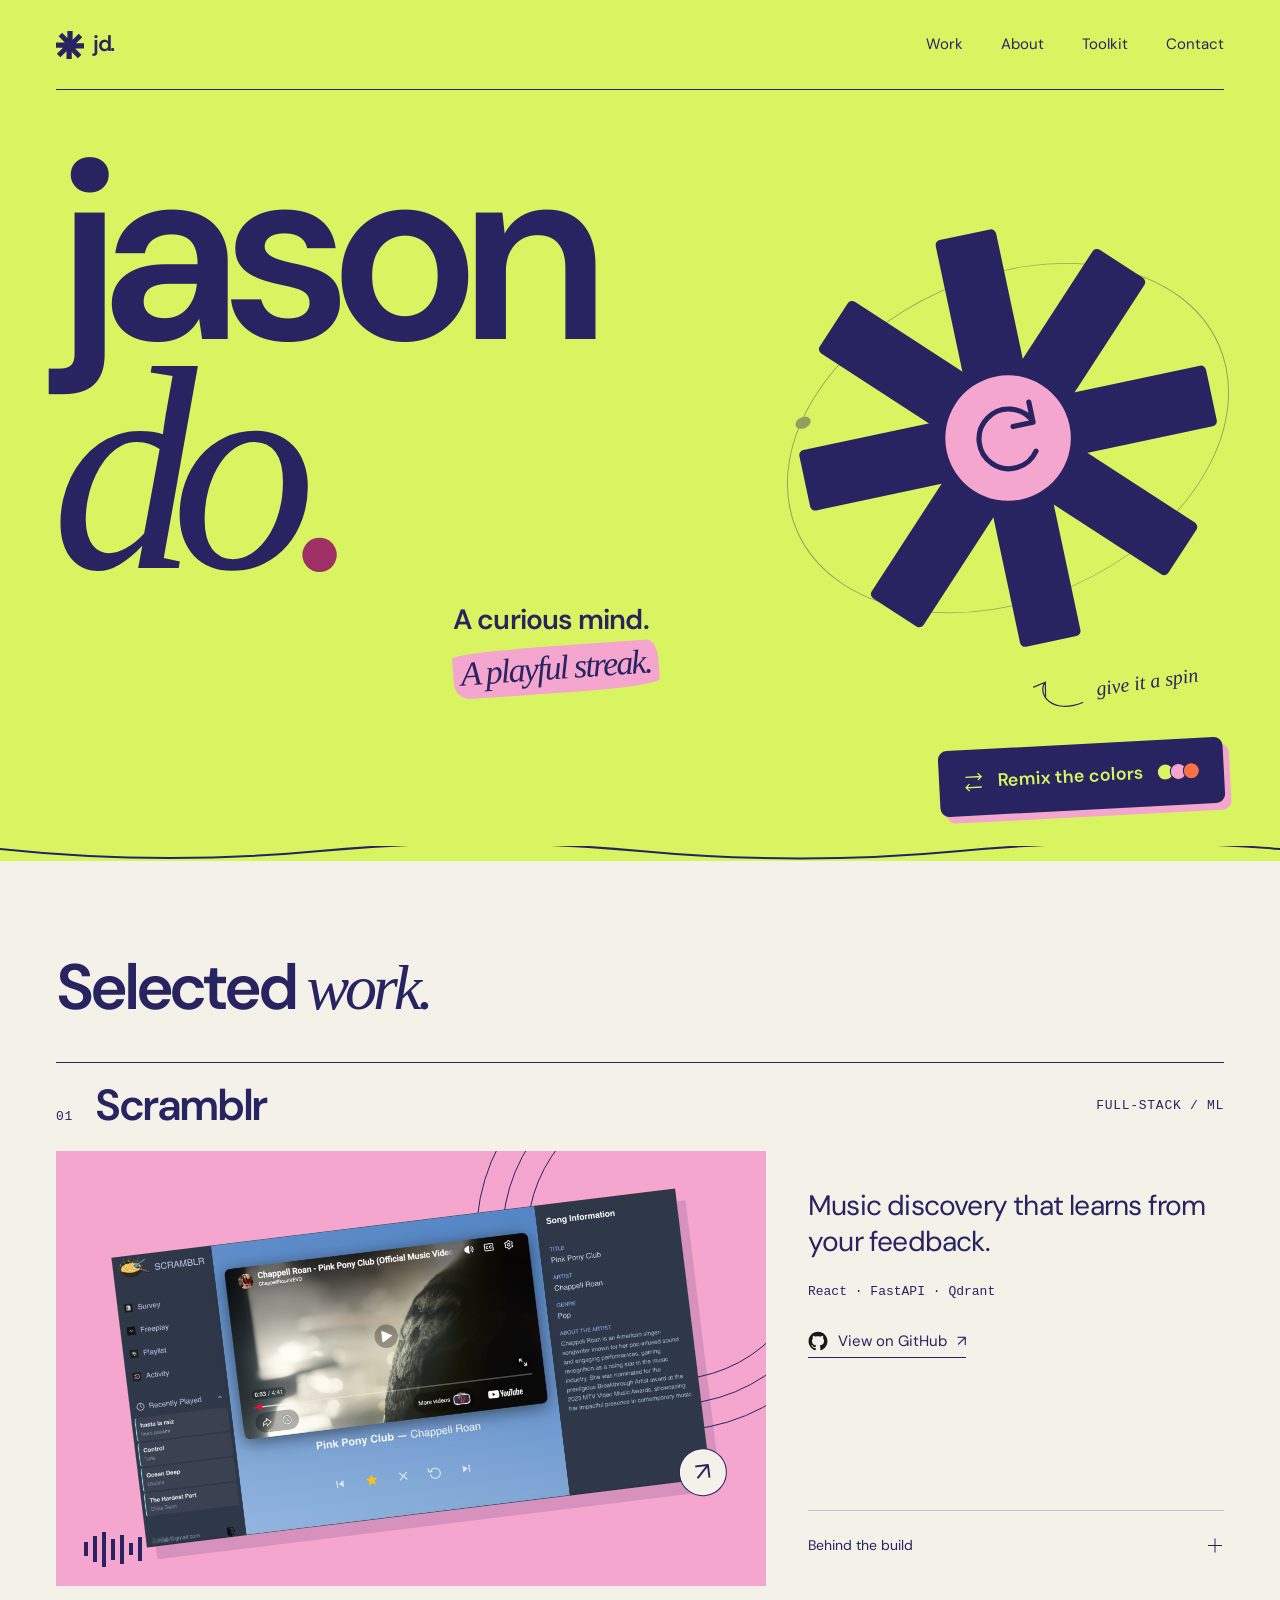
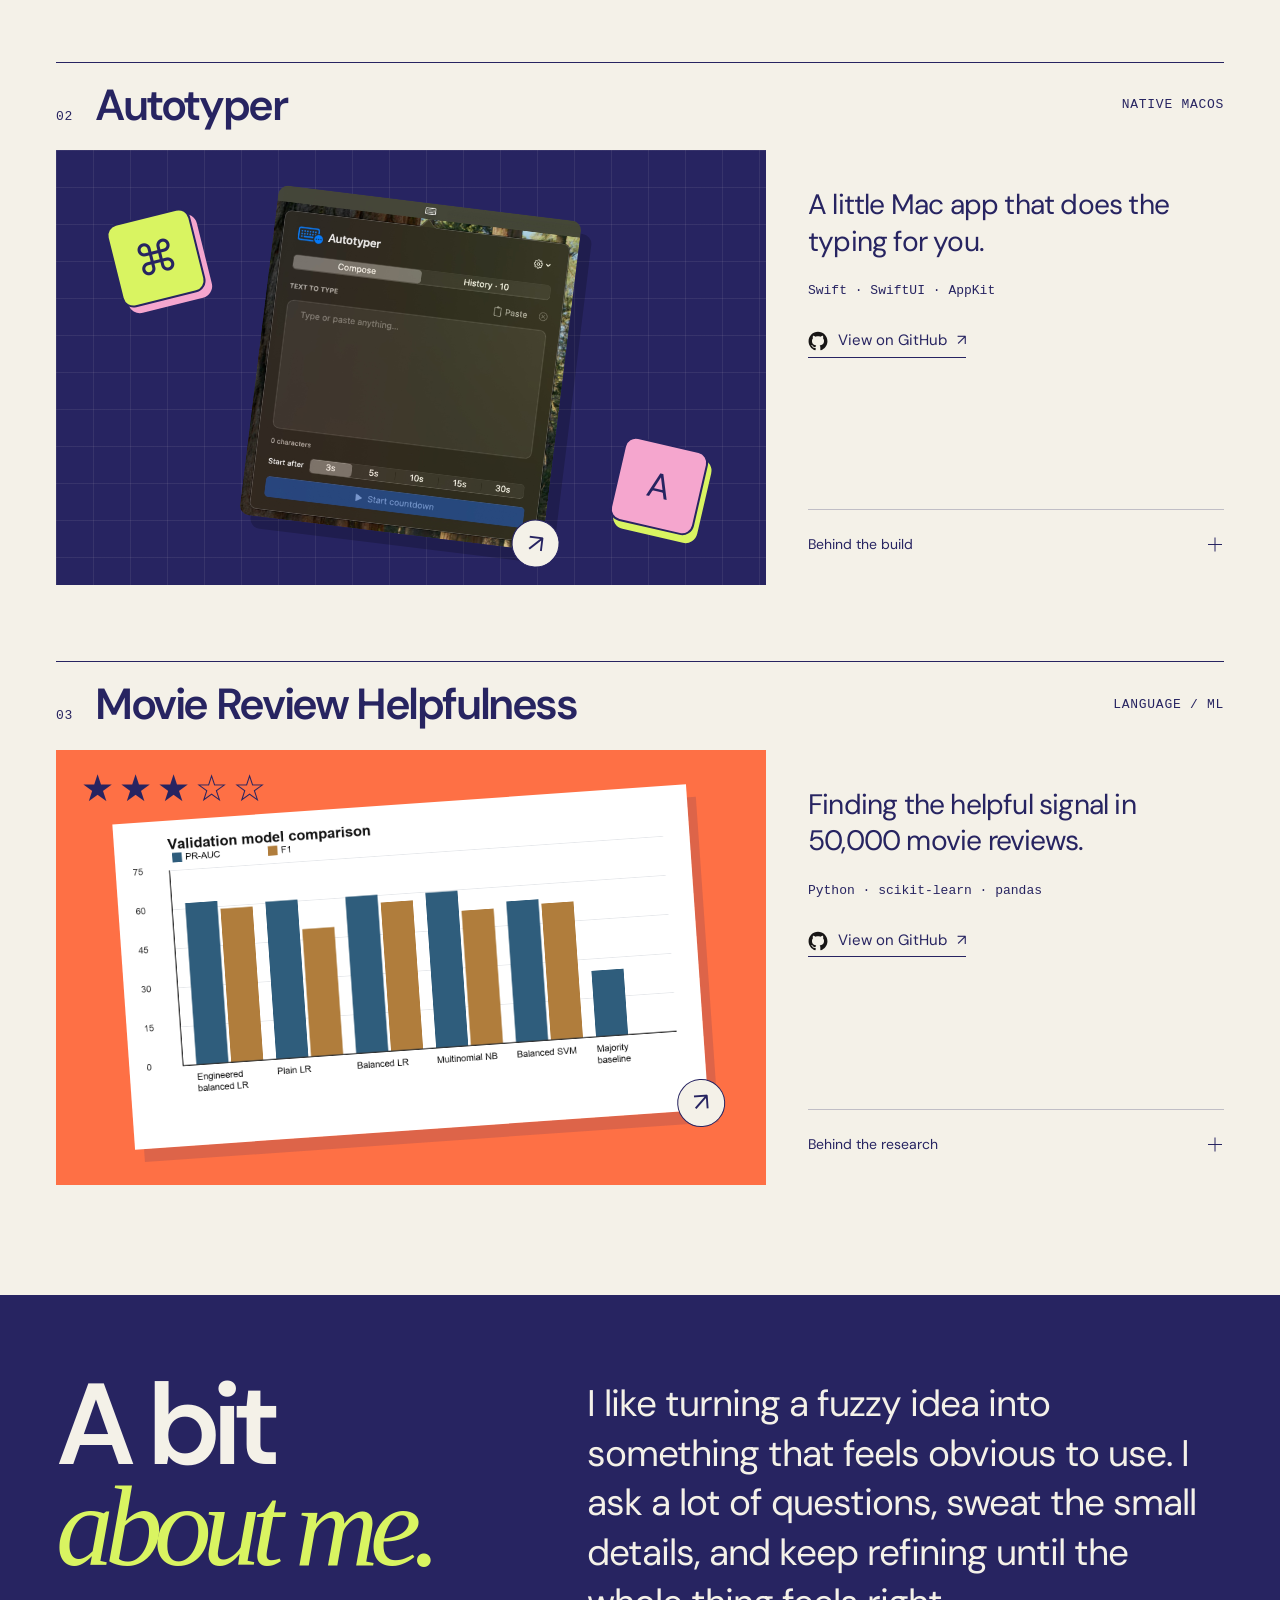
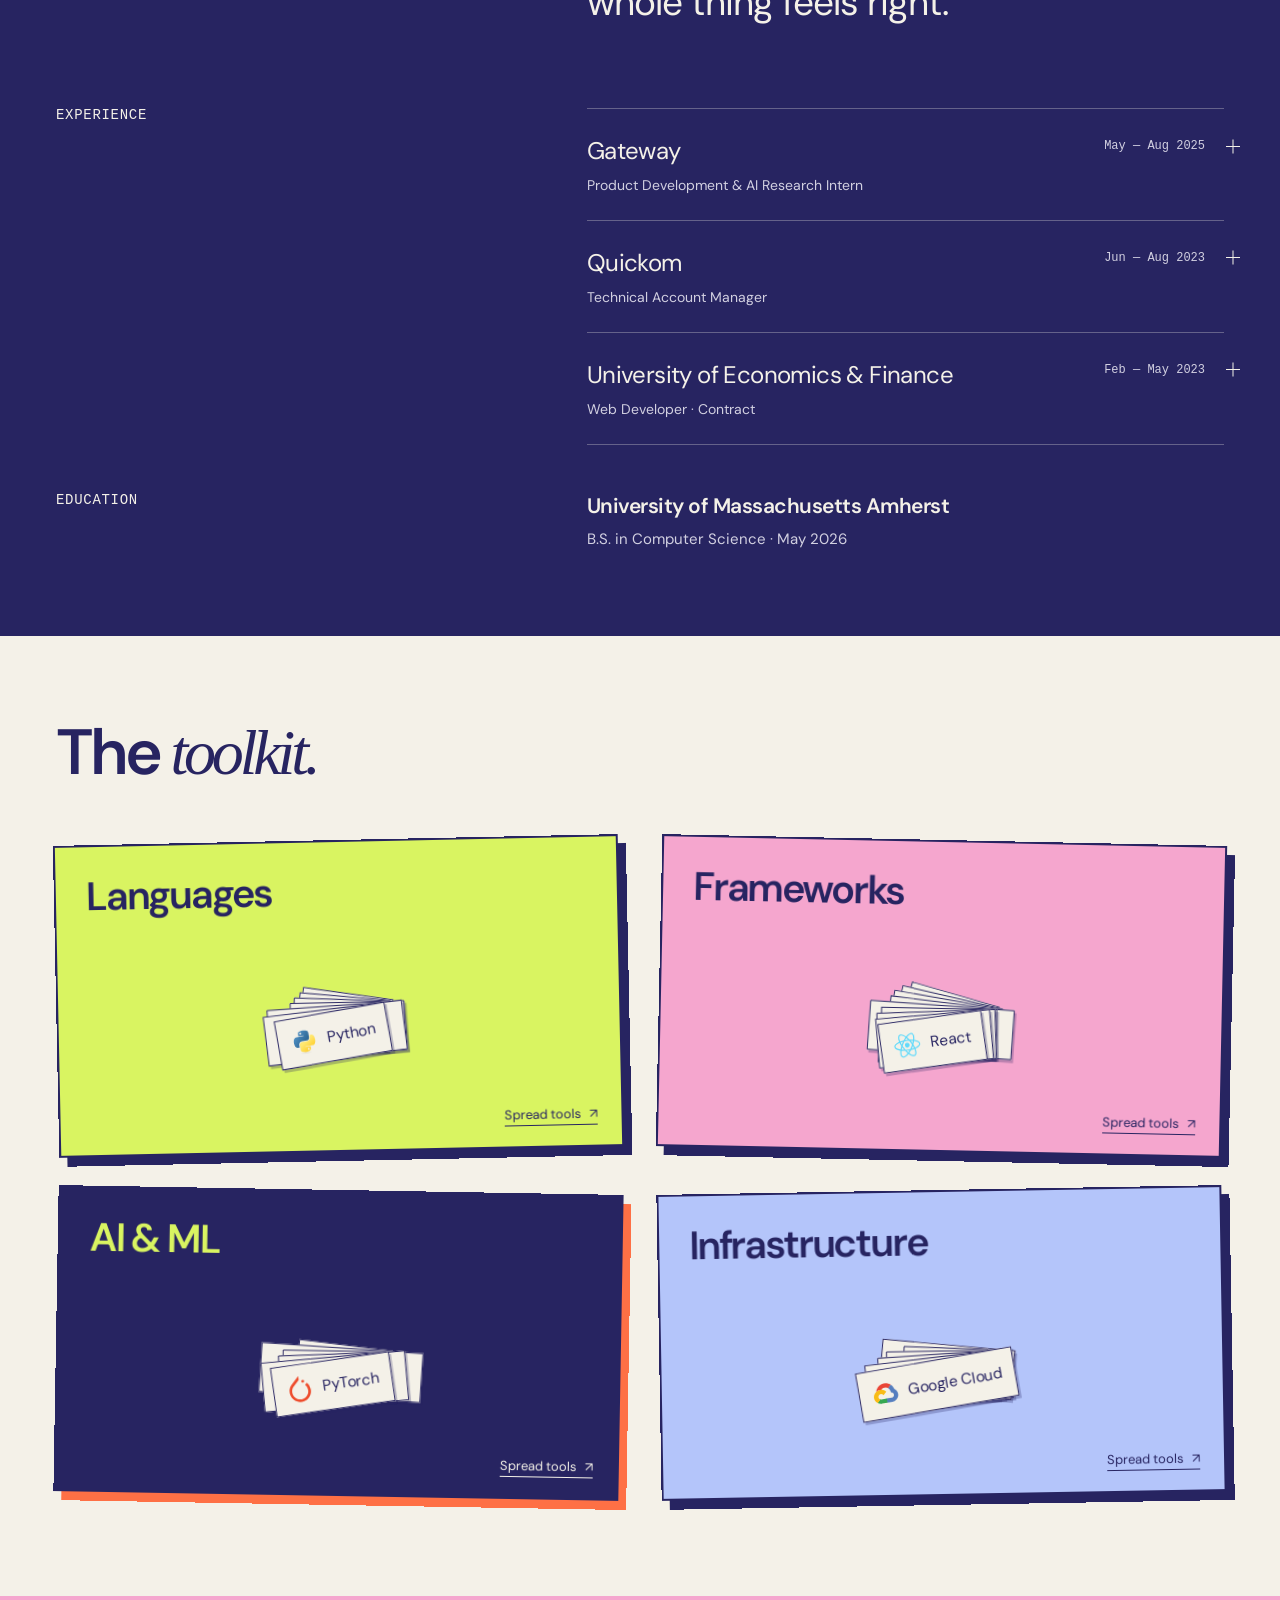
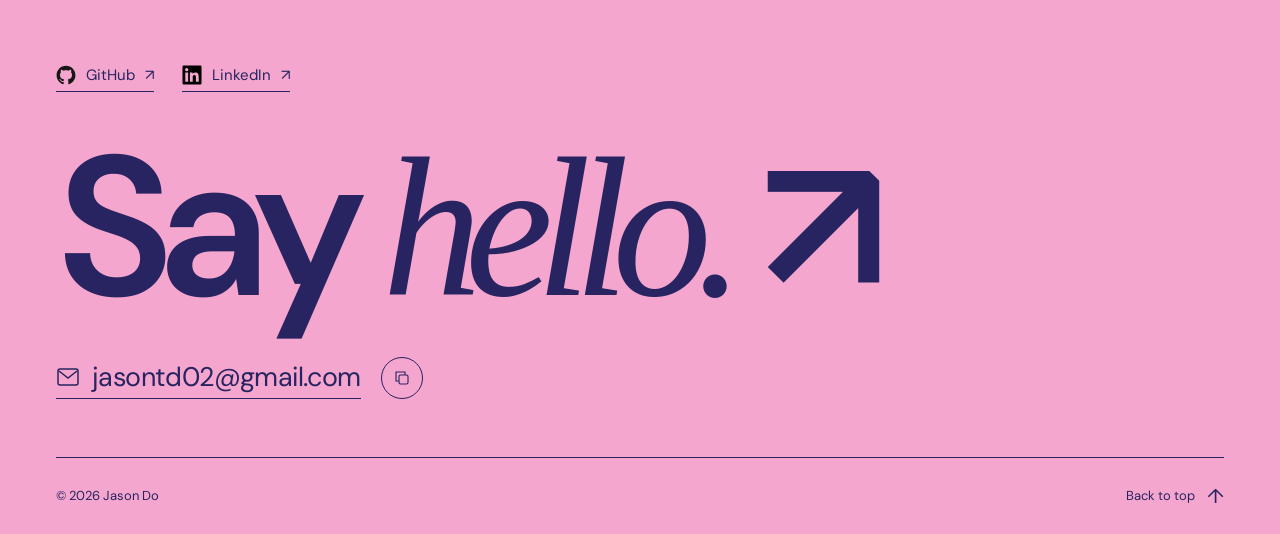
==== index.html @ 3e0fb0d6 "Refresh personal portfolio copy and style hero statement" ====
<!doctype html>
<html lang="en">
  <head>
    <meta charset="UTF-8" />
    <meta name="viewport" content="width=device-width, initial-scale=1" />
    <meta name="theme-color" content="#d9f461" />
    <meta
      name="description"
      content="Jason Do is a software engineer in Boston. Explore his work in full-stack applications, native macOS tools, and machine learning."
    />
    <meta property="og:title" content="Jason Do" />
    <meta
      property="og:description"
      content="Full-stack applications, native Mac tools, and machine learning. Selected work and experience."
    />
    <meta property="og:type" content="website" />
    <meta property="og:url" content="https://wavepin.github.io/" />
    <meta
      property="og:image"
      content="https://wavepin.github.io/assets/social-card.png"
    />
    <meta name="twitter:card" content="summary_large_image" />
    <link rel="canonical" href="https://wavepin.github.io/" />
    <link rel="icon" href="assets/favicon.svg" type="image/svg+xml" />
    <link
      rel="preload"
      href="assets/fonts/dm-sans-regular.ttf"
      as="font"
      type="font/ttf"
      crossorigin
    />
    <link
      rel="preload"
      href="assets/fonts/dm-sans-semibold.ttf"
      as="font"
      type="font/ttf"
      crossorigin
    />
    <link rel="stylesheet" href="styles.css" />
    <script src="script.js" defer></script>
    <title>Jason Do</title>
  </head>
  <body>
    <a class="skip-link" href="#main">Skip to content</a>
    <div class="masthead" id="home">
      <header class="wrap nav-shell">
        <a class="wordmark" href="#home" aria-label="Jason Do, back to top">
          <svg viewBox="0 0 32 32" aria-hidden="true">
            <path
              d="M13 0h6v10l7-7 4 4-7 7h9v6H22l7 7-4 4-7-7v8h-6v-9l-7 7-4-4 7-7H0v-6h10L3 6l4-4 6 6z"
              fill="currentColor"
            /></svg
          >jd.
        </a>
        <nav aria-label="Main navigation">
          <a href="#work">Work</a><a href="#about">About</a
          ><a href="#toolkit">Toolkit</a><a href="#contact">Contact</a>
        </nav>
      </header>
    </div>
    <main id="main">
      <div class="masthead">
        <section class="hero wrap" aria-labelledby="intro-title">
          <div class="hero-composition">
            <h1 class="hero-name" id="intro-title" aria-label="Jason Do">
              <span class="name-first" aria-hidden="true"
                ><span class="name-letter">j</span
                ><span class="name-letter">a</span
                ><span class="name-letter">s</span
                ><span class="name-letter">o</span
                ><span class="name-letter">n</span></span
              >
              <span class="name-last" aria-hidden="true"
                ><span class="name-letter">d</span
                ><span class="name-letter">o</span
                ><span class="name-letter name-dot">.</span></span
              >
            </h1>
            <p class="hero-statement">
              <span class="hero-statement-lead">A curious mind.</span>
              <em class="hero-statement-flair">A playful streak.</em>
            </p>
            <div class="playground">
              <span class="orbit" aria-hidden="true"></span>
              <button
                class="spinner"
                type="button"
                aria-label="Spin the asterisk"
                disabled
              >
                <svg viewBox="0 0 420 420" fill="none" aria-hidden="true">
                  <g class="asterisk">
                    <rect x="180" y="8" width="60" height="404" rx="5" />
                    <rect
                      x="180"
                      y="8"
                      width="60"
                      height="404"
                      rx="5"
                      transform="rotate(45 210 210)"
                    />
                    <rect
                      x="180"
                      y="8"
                      width="60"
                      height="404"
                      rx="5"
                      transform="rotate(90 210 210)"
                    />
                    <rect
                      x="180"
                      y="8"
                      width="60"
                      height="404"
                      rx="5"
                      transform="rotate(135 210 210)"
                    />
                  </g>
                  <circle class="spinner-center" cx="210" cy="210" r="61" />
                  <path
                    class="spinner-mark"
                    d="M237 199a29 29 0 1 0-3 29M237 180v20h-20"
                  />
                </svg>
              </button>
              <span class="spin-caption" aria-hidden="true" hidden
                ><svg viewBox="0 0 65 45" fill="none">
                  <path
                    d="M61 37C22 47 6 19 19 6m0 0-2 17M19 6 4 10"
                    stroke="currentColor"
                    stroke-width="1.5"
                    stroke-linecap="round"
                    stroke-linejoin="round"
                  /></svg
                >give it a spin</span
              >
            </div>
          </div>
          <div class="hero-bottom">
            <button
              class="remix"
              type="button"
              aria-label="Remix the color palette"
              hidden
            >
              <svg
                viewBox="0 0 24 24"
                fill="none"
                stroke="currentColor"
                stroke-width="1.5"
                aria-hidden="true"
              >
                <path d="m17 2 4 4-4 4M3 6h18M7 14l-4 4 4 4m14-4H3" /></svg
              ><span>Remix the colors</span
              ><span class="remix-swatches" aria-hidden="true"
                ><i></i><i></i><i></i
              ></span>
            </button>
          </div>
        </section>
      </div>
      <div class="hero-stroke" aria-hidden="true">
        <svg preserveAspectRatio="none" viewBox="0 0 1440 15">
          <path
            d="M0 3Q180 20 360 5T720 5T1080 5T1440 3"
            stroke="currentColor"
            fill="none"
            stroke-width="2"
          />
        </svg>
      </div>

      <section id="work" class="work wrap" aria-labelledby="work-title">
        <div class="section-heading reveal">
          <h2 id="work-title">Selected <em>work.</em></h2>
        </div>
        <article class="project reveal" aria-labelledby="scramblr-title">
          <div class="project-heading">
            <div class="project-title">
              <span class="mono">01</span>
              <h3 id="scramblr-title">Scramblr</h3>
            </div>
            <span class="mono">Full-stack / ML</span>
          </div>
          <div class="project-grid">
            <div class="project-stage stage-scramblr">
              <span class="stage-orbit" aria-hidden="true"></span
              ><span class="sound-lines" aria-hidden="true"
                ><i style="--height: 14px; --delay: 0s"></i
                ><i style="--height: 26px; --delay: 0.1s"></i
                ><i style="--height: 35px; --delay: 0.2s"></i
                ><i style="--height: 21px; --delay: 0.3s"></i
                ><i style="--height: 29px; --delay: 0.1s"></i
                ><i style="--height: 12px; --delay: 0.2s"></i
                ><i style="--height: 24px; --delay: 0.3s"></i
              ></span>
              <a
                class="project-preview"
                href="assets/images/scramblr.png"
                data-preview="Scramblr"
                aria-label="Enlarge Scramblr screenshot"
                ><img
                  src="assets/images/scramblr.png"
                  alt="Scramblr music player with listening history, song information, and feedback controls"
                  width="2000"
                  height="1030"
                  loading="lazy"
                  decoding="async"
              /></a>
            </div>
            <div class="project-copy">
              <p class="project-description">
                Music discovery that learns from your feedback.
              </p>
              <p class="tech-list">React · FastAPI · Qdrant</p>
              <a
                class="text-link"
                href="https://github.com/wavepin/scramblr"
                target="_blank"
                rel="noopener noreferrer"
                ><img
                  class="link-icon"
                  src="assets/icons/github.svg"
                  alt=""
                  width="20"
                  height="20"
                />View on GitHub <span aria-hidden="true">↗</span></a
              >
              <details class="project-notes">
                <summary>
                  Behind the build <span class="plus" aria-hidden="true"></span>
                </summary>
                <div class="details-body">
                  <p>
                    Co-developed in a seven-person team, with authentication,
                    playback, listening history, and feedback-driven
                    recommendations.
                  </p>
                  <p>
                    Pretrained CLAP audio and text embeddings meet Qdrant vector
                    search in a Python service. React, Node.js, and Firebase
                    bring the listening experience together.
                  </p>
                </div>
              </details>
            </div>
          </div>
        </article>
        <article class="project reveal" aria-labelledby="autotyper-title">
          <div class="project-heading">
            <div class="project-title">
              <span class="mono">02</span>
              <h3 id="autotyper-title">Autotyper</h3>
            </div>
            <span class="mono">Native macOS</span>
          </div>
          <div class="project-grid">
            <div class="project-stage stage-autotyper">
              <span class="keyboard-key" aria-hidden="true">⌘</span
              ><span class="keyboard-key key-a" aria-hidden="true">A</span>
              <a
                class="project-preview"
                href="assets/images/autotyper.jpeg"
                data-preview="Autotyper"
                aria-label="Enlarge Autotyper screenshot"
                ><img
                  src="assets/images/autotyper.jpeg"
                  alt="Autotyper macOS menu bar app with text composer, history, and countdown controls"
                  width="914"
                  height="994"
                  loading="lazy"
                  decoding="async"
              /></a>
            </div>
            <div class="project-copy">
              <p class="project-description">
                A little Mac app that does the typing for you.
              </p>
              <p class="tech-list">Swift · SwiftUI · AppKit</p>
              <a
                class="text-link"
                href="https://github.com/wavepin/autotyper"
                target="_blank"
                rel="noopener noreferrer"
                ><img
                  class="link-icon"
                  src="assets/icons/github.svg"
                  alt=""
                  width="20"
                  height="20"
                />View on GitHub <span aria-hidden="true">↗</span></a
              >
              <details class="project-notes">
                <summary>
                  Behind the build <span class="plus" aria-hidden="true"></span>
                </summary>
                <div class="details-body">
                  <p>
                    Built and released for Intel and Apple silicon. Cancellable
                    tasks, focus checks, accessibility permissions, and
                    secure-input detection keep keyboard events under control.
                  </p>
                  <p>
                    Tests cover Unicode round trips, line endings,
                    keyboard-event encoding, and history expiry.
                  </p>
                </div>
              </details>
            </div>
          </div>
        </article>
        <article class="project reveal" aria-labelledby="reviews-title">
          <div class="project-heading">
            <div class="project-title">
              <span class="mono">03</span>
              <h3 id="reviews-title">Movie Review Helpfulness</h3>
            </div>
            <span class="mono">Language / ML</span>
          </div>
          <div class="project-grid">
            <div class="project-stage stage-reviews">
              <span class="review-stars" aria-hidden="true">★★★☆☆</span>
              <a
                class="project-preview"
                href="assets/images/move-review-helpfulness.png"
                data-preview="Movie Review Helpfulness"
                aria-label="Enlarge Movie Review Helpfulness screenshot"
                ><img
                  src="assets/images/move-review-helpfulness.png"
                  alt="Validation chart comparing PR-AUC and F1 across six model variants and baselines"
                  width="1500"
                  height="850"
                  loading="lazy"
                  decoding="async"
              /></a>
            </div>
            <div class="project-copy">
              <p class="project-description">
                Finding the helpful signal in 50,000 movie reviews.
              </p>
              <p class="tech-list">Python · scikit-learn · pandas</p>
              <a
                class="text-link"
                href="https://github.com/wavepin/movie-review-helpfulness"
                target="_blank"
                rel="noopener noreferrer"
                ><img
                  class="link-icon"
                  src="assets/icons/github.svg"
                  alt=""
                  width="20"
                  height="20"
                />View on GitHub <span aria-hidden="true">↗</span></a
              >
              <details class="project-notes">
                <summary>
                  Behind the research
                  <span class="plus" aria-hidden="true"></span>
                </summary>
                <div class="details-body">
                  <p>
                    Compared seven classifiers and baselines in a three-person
                    team, combining TF-IDF with 11 engineered features.
                  </p>
                  <p>
                    Class-weighted logistic regression reached 0.617 test
                    average precision and 0.580 F1. Preprocessing was fitted on
                    training data; model and threshold selection used validation
                    data.
                  </p>
                </div>
              </details>
            </div>
          </div>
        </article>
      </section>
      <section id="about" class="about" aria-labelledby="about-title">
        <div class="wrap">
          <div class="about-heading reveal">
            <h2 id="about-title">A bit<br /><em>about me.</em></h2>
            <p class="about-intro">
              I like turning a fuzzy idea into something that feels obvious to
              use. I ask a lot of questions, sweat the small details, and keep
              refining until the whole thing feels right.
            </p>
          </div>
          <div class="about-row reveal">
            <h3 class="subheading">Experience</h3>
            <div class="experience-list">
              <details class="experience">
                <summary>
                  <span
                    ><span class="company">Gateway</span
                    ><span class="job"
                      >Product Development &amp; AI Research Intern</span
                    ></span
                  ><span class="experience-side"
                    ><span class="date">May — Aug 2025</span
                    ><span class="plus" aria-hidden="true"></span
                  ></span>
                </summary>
                <div class="details-body">
                  <p>
                    Connected the web application to Google Cloud Storage with
                    signed-URL functions on Cloud Run. Evaluated AI tools for a
                    retrieval-augmented generation pipeline and multi-agent
                    architecture.
                  </p>
                  <p>
                    Built, tested, and deployed eight product enhancements and
                    fixes with a six-person Scrum team.
                  </p>
                </div>
              </details>
              <details class="experience">
                <summary>
                  <span
                    ><span class="company">Quickom</span
                    ><span class="job">Technical Account Manager</span></span
                  ><span class="experience-side"
                    ><span class="date">Jun — Aug 2023</span
                    ><span class="plus" aria-hidden="true"></span
                  ></span>
                </summary>
                <div class="details-body">
                  <p>
                    Created client reports directly from API event data and
                    identified more than 15 critical improvements through
                    pre-release testing.
                  </p>
                  <p>
                    Served as technical liaison for over 30 clients, resolving
                    platform issues and reducing support tickets by 20%.
                  </p>
                </div>
              </details>
              <details class="experience">
                <summary>
                  <span
                    ><span class="company"
                      >University of Economics &amp; Finance</span
                    ><span class="job">Web Developer · Contract</span></span
                  ><span class="experience-side"
                    ><span class="date">Feb — May 2023</span
                    ><span class="plus" aria-hidden="true"></span
                  ></span>
                </summary>
                <div class="details-body">
                  <p>
                    Took a responsive research blog from concept to launch for
                    the Center of International Studies. Integrated APIs for
                    content distribution and reduced load times by 40%.
                  </p>
                  <p>
                    Created documentation and trained five staff members, then
                    refined the site using their feedback.
                  </p>
                </div>
              </details>
            </div>
          </div>
          <div class="about-row education reveal">
            <h3 class="subheading">Education</h3>
            <div>
              <h4>University of Massachusetts Amherst</h4>
              <p>B.S. in Computer Science · May 2026</p>
            </div>
          </div>
        </div>
      </section>
      <section id="toolkit" class="toolkit" aria-labelledby="toolkit-title">
        <div class="wrap">
          <div class="section-heading reveal">
            <h2 id="toolkit-title">The <em>toolkit.</em></h2>
          </div>
          <div class="toolkit-grid">
            <div
              class="tool-panel tool-panel-1 reveal"
              role="group"
              aria-labelledby="tools-1"
              tabindex="-1"
            >
              <h3 id="tools-1">Languages</h3>
              <ul id="tool-list-1" class="tool-list" aria-labelledby="tools-1">
                <li class="tool-chip" style="--chip-angle: 1deg">
                  <img
                    src="assets/icons/python.svg"
                    alt=""
                    width="28"
                    height="28"
                    loading="lazy"
                  /><span>Python</span>
                </li>
                <li class="tool-chip" style="--chip-angle: -1deg">
                  <img
                    src="assets/icons/typescript.svg"
                    alt=""
                    width="28"
                    height="28"
                    loading="lazy"
                  /><span>TypeScript</span>
                </li>
                <li class="tool-chip" style="--chip-angle: 1deg">
                  <img
                    src="assets/icons/javascript.svg"
                    alt=""
                    width="28"
                    height="28"
                    loading="lazy"
                  /><span>JavaScript</span>
                </li>
                <li class="tool-chip" style="--chip-angle: -1deg">
                  <img
                    src="assets/icons/swift.svg"
                    alt=""
                    width="28"
                    height="28"
                    loading="lazy"
                  /><span>Swift</span>
                </li>
                <li class="tool-chip" style="--chip-angle: 1deg">
                  <img
                    src="assets/icons/java.svg"
                    alt=""
                    width="28"
                    height="28"
                    loading="lazy"
                  /><span>Java</span>
                </li>
                <li class="tool-chip" style="--chip-angle: -1deg">
                  <img
                    src="assets/icons/database.svg"
                    alt=""
                    width="28"
                    height="28"
                    loading="lazy"
                  /><span>SQL</span>
                </li>
                <li class="tool-chip" style="--chip-angle: 1deg">
                  <img
                    src="assets/icons/cplusplus.svg"
                    alt=""
                    width="28"
                    height="28"
                    loading="lazy"
                  /><span>C++</span>
                </li>
              </ul>
              <button
                class="tool-deck-trigger"
                type="button"
                aria-label="Spread Languages tools"
                aria-controls="tool-list-1"
                aria-expanded="false"
                hidden
              >
                <span>Spread tools <span aria-hidden="true">↗</span></span>
              </button>
            </div>
            <div
              class="tool-panel tool-panel-2 reveal"
              role="group"
              aria-labelledby="tools-2"
              tabindex="-1"
            >
              <h3 id="tools-2">Frameworks</h3>
              <ul id="tool-list-2" class="tool-list" aria-labelledby="tools-2">
                <li class="tool-chip" style="--chip-angle: 1deg">
                  <img
                    src="assets/icons/react.svg"
                    alt=""
                    width="28"
                    height="28"
                    loading="lazy"
                  /><span>React</span>
                </li>
                <li class="tool-chip" style="--chip-angle: -1deg">
                  <img
                    src="assets/icons/nodejs.svg"
                    alt=""
                    width="28"
                    height="28"
                    loading="lazy"
                  /><span>Node.js</span>
                </li>
                <li class="tool-chip" style="--chip-angle: 1deg">
                  <img
                    src="assets/icons/express.svg"
                    alt=""
                    width="28"
                    height="28"
                    loading="lazy"
                  /><span>Express</span>
                </li>
                <li class="tool-chip" style="--chip-angle: -1deg">
                  <img
                    src="assets/icons/fastapi.svg"
                    alt=""
                    width="28"
                    height="28"
                    loading="lazy"
                  /><span>FastAPI</span>
                </li>
                <li class="tool-chip" style="--chip-angle: 1deg">
                  <img
                    src="assets/icons/spring.svg"
                    alt=""
                    width="28"
                    height="28"
                    loading="lazy"
                  /><span>Spring Boot</span>
                </li>
                <li class="tool-chip" style="--chip-angle: -1deg">
                  <img
                    src="assets/icons/swift.svg"
                    alt=""
                    width="28"
                    height="28"
                    loading="lazy"
                  /><span>SwiftUI</span>
                </li>
                <li class="tool-chip" style="--chip-angle: 1deg">
                  <img
                    src="assets/icons/apple.svg"
                    alt=""
                    width="28"
                    height="28"
                    loading="lazy"
                  /><span>AppKit</span>
                </li>
                <li class="tool-chip" style="--chip-angle: -1deg">
                  <img
                    src="assets/icons/html5.svg"
                    alt=""
                    width="28"
                    height="28"
                    loading="lazy"
                  /><span>HTML</span>
                </li>
                <li class="tool-chip" style="--chip-angle: 1deg">
                  <img
                    src="assets/icons/css3.svg"
                    alt=""
                    width="28"
                    height="28"
                    loading="lazy"
                  /><span>CSS</span>
                </li>
              </ul>
              <button
                class="tool-deck-trigger"
                type="button"
                aria-label="Spread Frameworks tools"
                aria-controls="tool-list-2"
                aria-expanded="false"
                hidden
              >
                <span>Spread tools <span aria-hidden="true">↗</span></span>
              </button>
            </div>
            <div
              class="tool-panel tool-panel-3 reveal"
              role="group"
              aria-labelledby="tools-3"
              tabindex="-1"
            >
              <h3 id="tools-3">AI &amp; ML</h3>
              <ul id="tool-list-3" class="tool-list" aria-labelledby="tools-3">
                <li class="tool-chip" style="--chip-angle: 1deg">
                  <img
                    src="assets/icons/pytorch.svg"
                    alt=""
                    width="28"
                    height="28"
                    loading="lazy"
                  /><span>PyTorch</span>
                </li>
                <li class="tool-chip" style="--chip-angle: -1deg">
                  <img
                    src="assets/icons/scikitlearn.svg"
                    alt=""
                    width="28"
                    height="28"
                    loading="lazy"
                  /><span>scikit-learn</span>
                </li>
                <li class="tool-chip" style="--chip-angle: 1deg">
                  <img
                    src="assets/icons/pandas.svg"
                    alt=""
                    width="28"
                    height="28"
                    loading="lazy"
                  /><span>pandas</span>
                </li>
                <li class="tool-chip" style="--chip-angle: -1deg">
                  <img
                    src="assets/icons/numpy.svg"
                    alt=""
                    width="28"
                    height="28"
                    loading="lazy"
                  /><span>NumPy</span>
                </li>
                <li class="tool-chip" style="--chip-angle: 1deg">
                  <img
                    src="assets/icons/vector-search.svg"
                    alt=""
                    width="28"
                    height="28"
                    loading="lazy"
                  /><span>Vector search</span>
                </li>
                <li class="tool-chip" style="--chip-angle: -1deg">
                  <img
                    src="assets/icons/rag.svg"
                    alt=""
                    width="28"
                    height="28"
                    loading="lazy"
                  /><span>RAG</span>
                </li>
              </ul>
              <button
                class="tool-deck-trigger"
                type="button"
                aria-label="Spread AI &amp; ML tools"
                aria-controls="tool-list-3"
                aria-expanded="false"
                hidden
              >
                <span>Spread tools <span aria-hidden="true">↗</span></span>
              </button>
            </div>
            <div
              class="tool-panel tool-panel-4 reveal"
              role="group"
              aria-labelledby="tools-4"
              tabindex="-1"
            >
              <h3 id="tools-4">Infrastructure</h3>
              <ul id="tool-list-4" class="tool-list" aria-labelledby="tools-4">
                <li class="tool-chip" style="--chip-angle: 1deg">
                  <img
                    src="assets/icons/googlecloud.svg"
                    alt=""
                    width="28"
                    height="28"
                    loading="lazy"
                  /><span>Google Cloud</span>
                </li>
                <li class="tool-chip" style="--chip-angle: -1deg">
                  <img
                    src="assets/icons/postgresql.svg"
                    alt=""
                    width="28"
                    height="28"
                    loading="lazy"
                  /><span>PostgreSQL</span>
                </li>
                <li class="tool-chip" style="--chip-angle: 1deg">
                  <img
                    src="assets/icons/firebase.svg"
                    alt=""
                    width="28"
                    height="28"
                    loading="lazy"
                  /><span>Firebase</span>
                </li>
                <li class="tool-chip" style="--chip-angle: -1deg">
                  <img
                    src="assets/icons/qdrant-red.svg"
                    alt=""
                    width="28"
                    height="28"
                    loading="lazy"
                  /><span>Qdrant</span>
                </li>
                <li class="tool-chip" style="--chip-angle: 1deg">
                  <img
                    src="assets/icons/git.svg"
                    alt=""
                    width="28"
                    height="28"
                    loading="lazy"
                  /><span>Git</span>
                </li>
                <li class="tool-chip" style="--chip-angle: -1deg">
                  <img
                    src="assets/icons/api.svg"
                    alt=""
                    width="28"
                    height="28"
                    loading="lazy"
                  /><span>REST APIs</span>
                </li>
              </ul>
              <button
                class="tool-deck-trigger"
                type="button"
                aria-label="Spread Infrastructure tools"
                aria-controls="tool-list-4"
                aria-expanded="false"
                hidden
              >
                <span>Spread tools <span aria-hidden="true">↗</span></span>
              </button>
            </div>
          </div>
        </div>
      </section>
      <section id="contact" class="contact" aria-labelledby="contact-title">
        <div class="wrap">
          <div class="contact-top">
            <div class="contact-links">
              <a
                class="text-link"
                href="https://github.com/wavepin"
                target="_blank"
                rel="noopener noreferrer"
                ><img
                  class="link-icon"
                  src="assets/icons/github.svg"
                  alt=""
                  width="20"
                  height="20"
                />GitHub <span aria-hidden="true">↗</span></a
              ><a
                class="text-link"
                href="https://www.linkedin.com/in/jason-do-1b9149302/"
                target="_blank"
                rel="noopener noreferrer"
                ><img
                  class="link-icon"
                  src="assets/icons/linkedin.svg"
                  alt=""
                  width="20"
                  height="20"
                />LinkedIn <span aria-hidden="true">↗</span></a
              >
            </div>
          </div>
          <a class="contact-title" href="mailto:jasontd02@gmail.com"
            ><h2 id="contact-title">
              Say <em>hello.</em>
              <span class="hello-arrow" aria-hidden="true">↗</span>
            </h2></a
          >
          <div class="email-row">
            <a class="email" href="mailto:jasontd02@gmail.com"
              ><svg
                class="mail-icon"
                viewBox="0 0 24 24"
                fill="none"
                stroke="currentColor"
                stroke-width="1.5"
                aria-hidden="true"
              >
                <rect x="2" y="4" width="20" height="16" rx="2" />
                <path d="m3 6 9 7 9-7" /></svg
              >jasontd02@gmail.com</a
            ><button
              class="copy-button"
              type="button"
              aria-label="Copy email address"
              title="Copy email"
              hidden
            >
              <svg
                viewBox="0 0 24 24"
                fill="none"
                stroke="currentColor"
                stroke-width="1.5"
                aria-hidden="true"
              >
                <rect x="8" y="8" width="12" height="12" rx="2" />
                <path d="M16 8V4H4v12h4" />
              </svg>
            </button>
          </div>
          <footer class="footer">
            <span>© <span id="year">2026</span> Jason Do</span
            ><a href="#home">Back to top <span aria-hidden="true">↑</span></a>
          </footer>
        </div>
      </section>
    </main>
    <p class="toast" role="status" aria-live="polite"></p>
    <dialog class="image-dialog" aria-labelledby="preview-title">
      <div class="dialog-top">
        <h2 id="preview-title"></h2>
        <button
          class="close-preview"
          type="button"
          aria-label="Close image preview"
        >
          ×
        </button>
      </div>
      <img class="preview-image" alt="" />
    </dialog>
  </body>
</html>
---- styles.css ----
@font-face {
  font-family: "DM Sans";
  src: url("assets/fonts/dm-sans-regular.ttf") format("truetype");
  font-weight: 400;
  font-display: swap;
}

@font-face {
  font-family: "DM Sans";
  src: url("assets/fonts/dm-sans-semibold.ttf") format("truetype");
  font-weight: 600;
  font-display: swap;
}

:root {
  --paper: #f4f1e8;
  --acid: #d9f461;
  --ink: #272461;
  --pink: #f5a6ce;
  --orange: #fe7045;
  --ease: cubic-bezier(0.22, 1, 0.36, 1);
  --bounce: cubic-bezier(0.34, 1.56, 0.64, 1);
}

* {
  box-sizing: border-box;
}

html {
  scroll-behavior: smooth;
  scroll-padding-top: 24px;
}

body {
  margin: 0;
  color: var(--ink);
  background: var(--paper);
  font:
    400 16px/1.55 "DM Sans",
    sans-serif;
  -webkit-font-smoothing: antialiased;
}

body.modal-open {
  overflow: hidden;
}

button,
a,
summary {
  -webkit-tap-highlight-color: transparent;
}

button,
input {
  font: inherit;
}

button {
  color: inherit;
  cursor: pointer;
  border: 0;
}

a {
  color: inherit;
  text-decoration: none;
}

button:disabled {
  cursor: default;
}

button,
a {
  touch-action: manipulation;
}

button:focus-visible,
a:focus-visible,
summary:focus-visible {
  outline: 3px solid currentColor;
  outline-offset: 6px;
}

::selection {
  color: var(--ink);
  background: var(--pink);
}

[hidden] {
  display: none !important;
}

h1,
h2,
h3,
h4,
p {
  margin: 0;
}

h1,
h2,
h3,
h4 {
  font-weight: 600;
  line-height: 1;
}

img,
svg {
  display: block;
  max-width: 100%;
}

.wrap {
  width: min(100% - 112px, 1440px);
  margin-inline: auto;
}

.mono {
  font-family: "Courier New", monospace;
  font-size: 13px;
  letter-spacing: 0.055em;
  text-transform: uppercase;
}

.skip-link {
  position: fixed;
  top: -100px;
  left: 20px;
  z-index: 30;
  background: var(--ink);
  color: var(--paper);
  padding: 14px 20px;
}

.skip-link:focus {
  top: 16px;
}

/* A type specimen you can play with. */
.masthead {
  background: var(--acid);
  transition: background 0.45s;
}

.nav-shell {
  height: 90px;
  display: flex;
  align-items: center;
  justify-content: space-between;
  border-bottom: 1px solid var(--ink);
}

.wordmark {
  display: flex;
  align-items: center;
  gap: 9px;
  font-size: 22px;
  font-weight: 600;
  letter-spacing: -1.5px;
}

.wordmark svg {
  width: 28px;
  height: 28px;
  transition: transform 0.6s var(--bounce);
}

.wordmark:hover svg {
  transform: rotate(180deg);
}

nav {
  display: flex;
  gap: 38px;
}

nav a {
  font-size: 15px;
  position: relative;
}

nav a::after {
  content: "";
  position: absolute;
  height: 2px;
  background: currentColor;
  left: 0;
  right: 0;
  bottom: -4px;
  transform: scaleX(0);
  transform-origin: left;
  transition: transform 0.25s;
}

nav a:hover::after,
nav a:focus-visible::after {
  transform: scaleX(1);
}

.hero {
  position: relative;
  padding-top: 25px;
  padding-bottom: 36px;
}

.hero-composition {
  position: relative;
  display: grid;
  align-items: start;
  margin-top: 42px;
  min-height: 555px;
}

.hero-name {
  grid-area: 1 / 1;
  position: relative;
  z-index: 2;
  width: max-content;
  letter-spacing: -0.09em;
  font-size: clamp(140px, 19.6vw, 292px);
  line-height: 0.77;
  pointer-events: none;
}

.name-first {
  display: block;
}

.name-last {
  display: block;
  margin-left: -0.015em;
  margin-top: 8px;
  font-family: Georgia, "Times New Roman", serif;
  font-weight: 400;
  font-style: italic;
  font-size: 1.16em;
  letter-spacing: -0.09em;
}

.name-letter {
  display: inline-block;
  pointer-events: auto;
  transform-origin: 50% 85%;
  transition:
    color 0.25s,
    transform 0.55s var(--bounce);
}

.name-letter:hover {
  color: #9e3066;
  transform: translateY(-15px) rotate(-7deg);
}

.name-dot {
  color: #9e3066;
}

.hero-statement {
  position: absolute;
  left: 34%;
  bottom: 43px;
  width: max-content;
  max-width: 350px;
  font-size: 28px;
  line-height: 1.25;
  letter-spacing: -0.9px;
  z-index: 3;
}

.hero-statement-lead {
  display: block;
  font-weight: 600;
}

.hero-statement-flair {
  display: block;
  width: max-content;
  margin-top: 9px;
  padding: 0.02em 0.22em 0.1em;
  background: var(--pink);
  color: var(--ink);
  font-family: Georgia, "Times New Roman", serif;
  font-size: 1.22em;
  letter-spacing: -0.055em;
  transform: rotate(-4deg);
  border-radius: 48% 5% 40% 8% / 12% 45% 15% 35%;
}

.playground {
  position: relative;
  grid-area: 1 / 1;
  justify-self: end;
  width: 37%;
  max-width: 475px;
  margin-top: 65px;
}

.orbit {
  position: absolute;
  inset: -15px -15px auto;
  aspect-ratio: 1;
  border: 1px solid var(--ink);
  border-radius: 50%;
  transform: rotate(-24deg) scaleY(0.7);
  opacity: 0.4;
}

.orbit::after {
  content: "";
  position: absolute;
  width: 16px;
  height: 16px;
  background: var(--ink);
  border-radius: 50%;
  top: 18%;
  left: 9%;
}

.spinner {
  position: relative;
  display: block;
  width: 100%;
  aspect-ratio: 1;
  padding: 0;
  background: none;
  z-index: 2;
  transform: rotate(-12deg);
  transition: transform 0.7s var(--bounce);
}

.spinner:hover {
  transform: rotate(0deg) scale(1.045);
}

.spinner:active {
  transform: rotate(8deg) scale(0.93);
}

.spinner:focus-visible {
  outline-offset: 12px;
  border-radius: 50%;
}

.spinner svg {
  width: 100%;
  height: 100%;
  overflow: visible;
}

.asterisk {
  fill: var(--ink);
}

.spinner-center {
  fill: var(--pink);
}

.spinner-mark {
  fill: none;
  stroke: var(--ink);
  stroke-width: 5;
  stroke-linecap: round;
  stroke-linejoin: round;
}

.spin-caption {
  display: flex;
  width: fit-content;
  margin: 0.6em 25px 1.5em auto;
  align-items: center;
  gap: 12px;
  font-family: Georgia, serif;
  font-style: italic;
  font-size: 20px;
  transform: rotate(-8deg);
}

.spin-caption svg {
  width: 53px;
  height: 40px;
}

.hero-bottom {
  display: flex;
  justify-content: flex-end;
  align-items: center;
  margin-top: 8px;
}

.remix {
  display: inline-flex;
  gap: 14px;
  align-items: center;
  background: var(--ink);
  color: var(--acid);
  border: 2px solid var(--ink);
  border-radius: 9px;
  box-shadow: 6px 7px 0 var(--pink);
  padding: 17px 22px;
  font-size: 18px;
  font-weight: 600;
  transform: rotate(-3deg);
  transition:
    transform 0.55s var(--bounce),
    box-shadow 0.35s,
    color 0.35s;
}

.remix:hover,
.remix:focus-visible {
  transform: translate(-3px, -5px) rotate(1deg);
  box-shadow: 10px 12px 0 var(--pink);
}

.remix:focus-visible {
  outline-color: var(--ink);
}

.remix:active {
  transform: translate(4px, 5px) rotate(0);
  box-shadow: 1px 2px 0 var(--pink);
}

.remix-swatches {
  display: flex;
  padding-left: 4px;
}

.remix-swatches i {
  width: 17px;
  height: 17px;
  border: 1px solid var(--ink);
  border-radius: 50%;
  background: var(--acid);
  margin-left: -4px;
}

.remix-swatches i:nth-child(2) {
  background: var(--pink);
}
.remix-swatches i:nth-child(3) {
  background: var(--orange);
}

.link-icon {
  flex-shrink: 0;
  object-fit: contain;
}

.text-link .link-icon {
  transition: transform 0.5s var(--bounce);
}

.text-link:hover .link-icon {
  transform: rotate(-12deg) scale(1.16);
}

.remix svg {
  width: 21px;
  height: 21px;
  transition: transform 0.6s var(--bounce);
}

.remix:hover svg {
  transform: rotate(180deg);
}

.hero-stroke {
  height: 15px;
  color: var(--ink);
  background: var(--acid);
  overflow: hidden;
}

.hero-stroke svg {
  height: 15px;
  width: 100%;
  max-width: none;
}

/* Each project is a different print in the same collection. */
.work {
  padding-block: 95px 110px;
}

.section-heading {
  display: flex;
  align-items: baseline;
  justify-content: space-between;
  margin-bottom: 42px;
}

.section-heading h2 {
  font-size: clamp(40px, 5vw, 74px);
  letter-spacing: -0.065em;
}

.section-heading h2 em {
  font-family: Georgia, serif;
  font-weight: 400;
}

.project {
  border-top: 1px solid var(--ink);
  padding-top: 21px;
}

.project + .project {
  margin-top: 76px;
}

.project-heading {
  display: flex;
  justify-content: space-between;
  align-items: center;
  gap: 20px;
  margin-bottom: 23px;
}

.project-title {
  display: flex;
  align-items: baseline;
  gap: 22px;
}

.project-title h3 {
  font-size: clamp(28px, 3.4vw, 49px);
  letter-spacing: -0.055em;
}

.project-heading > .mono {
  text-align: right;
}

.project-grid {
  display: grid;
  grid-template-columns: 1.55fr 1fr;
  align-items: stretch;
}

.project-stage {
  min-height: 435px;
  position: relative;
  overflow: hidden;
  display: flex;
  align-items: center;
  justify-content: center;
  isolation: isolate;
}

.project-preview {
  position: relative;
  width: 80%;
  display: block;
  z-index: 2;
  transition: transform 0.65s var(--bounce);
}

.project-preview img {
  width: 100%;
  height: auto;
  box-shadow: 9px 13px 0 #27246126;
}

.project-preview::after {
  content: "↗";
  position: absolute;
  right: -17px;
  bottom: -17px;
  display: grid;
  place-items: center;
  border: 1px solid var(--ink);
  border-radius: 50%;
  background: var(--paper);
  color: var(--ink);
  width: 46px;
  height: 46px;
  font-size: 25px;
  transition: transform 0.4s var(--bounce);
}

.project-preview:hover::after {
  transform: rotate(45deg);
}

.stage-scramblr {
  background: var(--pink);
}

.stage-scramblr .project-preview {
  transform: rotate(-7deg);
}

.stage-scramblr .project-preview:hover {
  transform: rotate(-2deg) scale(1.06);
}

.stage-orbit {
  position: absolute;
  width: 390px;
  height: 390px;
  border: 1px solid var(--ink);
  border-radius: 50%;
  right: -100px;
  top: -110px;
}

.stage-orbit::before,
.stage-orbit::after {
  content: "";
  position: absolute;
  border: 1px solid var(--ink);
  border-radius: 50%;
}

.stage-orbit::before {
  inset: 25px;
}

.stage-orbit::after {
  inset: 50px;
}

.sound-lines {
  position: absolute;
  bottom: 19px;
  left: 28px;
  display: flex;
  gap: 5px;
  height: 35px;
  align-items: center;
}

.sound-lines i {
  display: block;
  width: 4px;
  height: var(--height);
  background: var(--ink);
  transform-origin: center;
}

.project-stage:hover .sound-lines i {
  animation: equalize 0.7s alternate infinite;
  animation-delay: var(--delay);
}

.project-copy {
  padding: 37px 0 20px 42px;
  display: flex;
  flex-direction: column;
  align-items: flex-start;
}

.project-description {
  font-size: clamp(21px, 2.2vw, 29px);
  line-height: 1.3;
  letter-spacing: -0.8px;
  max-width: 440px;
}

.tech-list {
  margin-block: 20px 27px;
  font-family: "Courier New", monospace;
  font-size: 13px;
  line-height: 1.7;
}

.text-link {
  display: inline-flex;
  align-items: center;
  gap: 10px;
  border-bottom: 1px solid currentColor;
  padding-bottom: 4px;
  font-size: 15px;
}

.text-link span {
  transition: transform 0.3s var(--bounce);
}

.text-link:hover span {
  transform: translate(3px, -3px);
}

.project-notes {
  width: 100%;
  border-top: 1px solid #27246140;
  margin-top: auto;
  padding-top: 15px;
}

summary {
  display: flex;
  justify-content: space-between;
  align-items: center;
  gap: 20px;
  cursor: pointer;
  list-style: none;
  font-size: 14px;
  padding: 9px 0;
}

summary::-webkit-details-marker {
  display: none;
}

.plus {
  flex: 0 0 18px;
  height: 18px;
  position: relative;
  transition: transform 0.3s var(--bounce);
}

.plus::before,
.plus::after {
  content: "";
  position: absolute;
  background: currentColor;
  height: 1px;
  width: 14px;
  top: 8px;
  left: 2px;
}

.plus::after {
  transform: rotate(90deg);
}

details[open] > summary .plus {
  transform: rotate(45deg);
}

.details-body {
  padding-block: 12px 16px;
  font-size: 15px;
  line-height: 1.65;
}

.details-body p + p {
  margin-top: 12px;
}

details.is-animating {
  overflow: clip;
}

details.is-animating > .details-body {
  transform-origin: top left;
}

.plus {
  transition-duration: 0.6s;
}

details[data-expanded="false"] > summary .plus {
  transform: rotate(0);
}

.stage-autotyper {
  background: var(--ink);
  background-image:
    linear-gradient(#f4f1e814 1px, transparent 1px),
    linear-gradient(90deg, #f4f1e814 1px, transparent 1px);
  background-size: 37px 37px;
}

.stage-autotyper .project-preview {
  width: 43%;
  transform: rotate(7deg);
}

.stage-autotyper .project-preview:hover {
  transform: rotate(0deg) scale(1.04);
}

.stage-autotyper .project-preview img {
  box-shadow: 12px 12px 0 #0003;
  border-radius: 10px;
}

.keyboard-key {
  position: absolute;
  display: grid;
  place-items: center;
  width: 86px;
  height: 86px;
  background: var(--acid);
  color: var(--ink);
  border: 2px solid var(--ink);
  box-shadow: 5px 7px 0 var(--pink);
  border-radius: 12px;
  font-size: 43px;
  transform: rotate(-14deg);
  left: 8%;
  top: 15%;
}

.keyboard-key.key-a {
  left: auto;
  top: auto;
  right: 9%;
  bottom: 13%;
  font-size: 35px;
  transform: rotate(13deg);
  background: var(--pink);
  box-shadow: 5px 7px 0 var(--acid);
}

.stage-reviews {
  background: var(--orange);
}

.stage-reviews .project-preview {
  transform: rotate(-4deg);
  width: 81%;
}

.stage-reviews .project-preview:hover {
  transform: rotate(0deg) scale(1.04);
}

.review-stars {
  position: absolute;
  top: 20px;
  left: 25px;
  font-size: 37px;
  letter-spacing: 5px;
  line-height: 1;
}

/* A quieter reverse side, with the substance intact. */
.about {
  background: var(--ink);
  color: var(--paper);
  padding-block: 80px 85px;
}

.about-heading {
  display: grid;
  grid-template-columns: 0.85fr 1.15fr;
  gap: 60px;
  align-items: start;
  margin-bottom: 80px;
}

.about h2 {
  font-size: clamp(75px, 9vw, 132px);
  letter-spacing: -0.075em;
  line-height: 0.88;
}

.about h2 em {
  color: var(--acid);
  font-weight: 400;
  font-family: Georgia, serif;
}

.about-intro {
  font-size: clamp(24px, 2.9vw, 37px);
  line-height: 1.35;
  letter-spacing: -1px;
  max-width: 660px;
  padding-top: 4px;
}

.about-row {
  display: grid;
  grid-template-columns: 0.85fr 1.15fr;
  gap: 60px;
}

.subheading {
  font-size: 14px;
  font-family: "Courier New", monospace;
  font-weight: 400;
  text-transform: uppercase;
  letter-spacing: 0.05em;
}

.experience {
  border-top: 1px solid #f4f1e84d;
}

.experience:last-child {
  border-bottom: 1px solid #f4f1e84d;
}

.experience summary {
  padding-block: 23px;
  align-items: flex-start;
}

.company {
  display: block;
  font-size: 24px;
  letter-spacing: -0.6px;
  margin-bottom: 6px;
}

.job {
  display: block;
  font-size: 14px;
  color: #d2d0e1;
}

.experience-side {
  display: flex;
  align-items: center;
  gap: 19px;
  flex-shrink: 0;
  padding-top: 5px;
}

.date {
  font-family: "Courier New", monospace;
  font-size: 12px;
  white-space: nowrap;
  color: #d2d0e1;
}

.experience .details-body {
  color: #e3e0ed;
  max-width: 580px;
}

.education {
  margin-top: 48px;
}

.education h4 {
  font-size: 21px;
  line-height: 1.3;
  letter-spacing: -0.5px;
}

.education p {
  color: #d2d0e1;
  font-size: 15px;
  margin-top: 8px;
}

/* Four decks of tactile technology stickers. */
.toolkit {
  padding-block: 85px 100px;
  overflow: clip;
}

.toolkit .section-heading {
  margin-bottom: 55px;
}

.toolkit-grid {
  display: grid;
  grid-template-columns: repeat(2, minmax(0, 1fr));
  gap: 38px;
  perspective: 1400px;
}

.tool-panel {
  --panel-color: var(--acid);
  --panel-angle: -1.2deg;
  --tilt-x: 0deg;
  --tilt-y: 0deg;
  position: relative;
  background: var(--panel-color);
  border: 2px solid var(--ink);
  padding: 30px;
  box-shadow: 8px 9px 0 var(--ink);
  transform: rotate(var(--panel-angle)) rotateX(var(--tilt-x))
    rotateY(var(--tilt-y));
  transition:
    transform 0.75s var(--ease),
    box-shadow 0.6s,
    opacity 0.8s;
}

.tool-panel-2 {
  --panel-color: var(--pink);
  --panel-angle: 1.2deg;
}
.tool-panel-3 {
  --panel-color: var(--ink);
  --panel-angle: 1deg;
  color: var(--paper);
  box-shadow: 8px 9px 0 var(--orange);
}
.tool-panel-4 {
  --panel-color: #b4c5fa;
  --panel-angle: -1deg;
}

.tool-panel:hover,
.tool-panel:focus-within {
  transform: translateY(-7px) rotateX(var(--tilt-x)) rotateY(var(--tilt-y));
  box-shadow: 10px 15px 0 var(--ink);
}

.tool-panel-3:hover,
.tool-panel-3:focus-within {
  box-shadow: 10px 15px 0 var(--orange);
}

.tool-panel h3 {
  margin-bottom: 28px;
  font-size: clamp(26px, 3.1vw, 44px);
  letter-spacing: -0.055em;
}
.tool-panel-3 h3 {
  color: var(--acid);
}

.tool-deck-trigger {
  position: absolute;
  inset: 0;
  z-index: 20;
  display: flex;
  align-items: flex-end;
  justify-content: flex-end;
  padding: 20px 24px;
  background: transparent;
  font-size: 13px;
}

.tool-deck-trigger > span {
  display: inline-flex;
  align-items: center;
  gap: 8px;
  border-bottom: 1px solid currentColor;
}

.tool-panel:focus-visible {
  outline: 3px solid currentColor;
  outline-offset: 6px;
}

.tool-list {
  position: relative;
  display: flex;
  flex-wrap: wrap;
  align-content: flex-start;
  min-height: 174px;
  gap: 12px 10px;
  margin: 0;
  padding: 0;
  list-style: none;
}

.tool-chip {
  display: inline-flex;
  align-items: center;
  gap: 10px;
  position: relative;
  padding: 11px 13px;
  border: 1px solid var(--ink);
  background: var(--paper);
  color: var(--ink);
  box-shadow: 2px 3px 0 #27246145;
  font-size: 16px;
  transform: rotate(var(--chip-angle));
  transition:
    transform 0.6s var(--bounce),
    box-shadow 0.4s;
}

.tool-chip img {
  flex-shrink: 0;
  transition: transform 0.75s var(--bounce);
}
.tool-chip:hover {
  z-index: 2;
  transform: translateY(-7px) rotate(-4deg) scale(1.04);
  box-shadow: 4px 7px 0 #27246145;
}
.tool-chip:hover img {
  transform: rotate(15deg) scale(1.3);
}
.tool-panel.is-stacked .tool-chip {
  z-index: var(--deck-order);
  transform: translate(var(--stack-x), var(--stack-y))
    rotate(var(--stack-angle)) scale(0.96);
  transition: none;
}

.tool-panel.is-stacked .tool-chip:not(:first-child) > * {
  opacity: 0;
}

.tool-panel.is-stacked .tool-chip img {
  transform: none;
}

.tool-panel.is-dealing .tool-chip {
  z-index: var(--deck-order);
  pointer-events: none;
  transition: none;
}

.contact {
  background: var(--pink);
  padding-block: 68px 0;
  overflow: hidden;
}

.contact-top {
  display: flex;
  justify-content: space-between;
  align-items: center;
}

.contact-links {
  display: flex;
  gap: 28px;
}

.contact-title {
  display: block;
  width: max-content;
  max-width: 100%;
  margin-top: 32px;
}

.contact h2 {
  font-size: clamp(85px, 15.5vw, 225px);
  line-height: 1.05;
  font-weight: 600;
  letter-spacing: -0.085em;
}

.contact h2 em {
  font-family: Georgia, serif;
  font-weight: 400;
}

.contact-title:hover .hello-arrow {
  transform: rotate(-35deg);
}

.hello-arrow {
  display: inline-block;
  transition: transform 0.5s var(--bounce);
}

.email-row {
  display: flex;
  gap: 20px;
  align-items: center;
  padding-block: 24px 58px;
}

.email {
  display: inline-flex;
  align-items: center;
  gap: 12px;
  font-size: clamp(18px, 2.1vw, 29px);
  letter-spacing: -0.6px;
  border-bottom: 1px solid currentColor;
}

.mail-icon {
  width: 24px;
  height: 24px;
  flex-shrink: 0;
  transition: transform 0.5s var(--bounce);
}
.email:hover .mail-icon {
  transform: translateY(-3px) rotate(-10deg);
}

.copy-button {
  display: flex;
  align-items: center;
  justify-content: center;
  width: 42px;
  height: 42px;
  border: 1px solid currentColor;
  background: transparent;
  border-radius: 50%;
  transition:
    transform 0.3s var(--bounce),
    background 0.2s;
}

.copy-button:hover {
  transform: rotate(-10deg);
  background: var(--acid);
}

.copy-button svg {
  width: 18px;
  height: 18px;
}

.footer {
  display: flex;
  justify-content: space-between;
  align-items: center;
  min-height: 77px;
  border-top: 1px solid var(--ink);
  font-size: 13px;
}

.footer a {
  display: inline-flex;
  align-items: center;
  gap: 12px;
}

.footer a span {
  font-size: 20px;
}

.toast {
  position: fixed;
  bottom: 24px;
  left: 50%;
  transform: translate(-50%, 15px);
  background: var(--ink);
  color: var(--paper);
  padding: 13px 20px;
  border: 1px solid var(--paper);
  font-size: 14px;
  z-index: 50;
  opacity: 0;
  visibility: hidden;
  transition:
    opacity 0.2s,
    transform 0.2s;
  width: max-content;
  max-width: calc(100% - 32px);
}

.toast.visible {
  opacity: 1;
  visibility: visible;
  transform: translate(-50%, 0);
}

.image-dialog {
  width: min(1150px, 94vw);
  max-height: 92dvh;
  padding: 20px;
  background: var(--paper);
  color: var(--ink);
  border: 1px solid var(--ink);
  box-shadow: 12px 14px 0 var(--pink);
  transform-origin: center;
}

.image-dialog::backdrop {
  background: #141334db;
  backdrop-filter: blur(8px);
  animation: backdrop-arrive 0.65s both;
}

.image-dialog.is-closing::backdrop {
  animation: backdrop-leave 0.45s both;
}
@keyframes backdrop-arrive {
  from {
    opacity: 0;
  }
  to {
    opacity: 1;
  }
}
@keyframes backdrop-leave {
  from {
    opacity: 1;
  }
  to {
    opacity: 0;
  }
}

.dialog-top {
  display: flex;
  justify-content: space-between;
  align-items: center;
  gap: 15px;
  margin-bottom: 18px;
}

.dialog-top h2 {
  font-size: 22px;
  line-height: 1.2;
}

.close-preview {
  display: grid;
  place-items: center;
  background: var(--acid);
  width: 44px;
  height: 44px;
  border: 1px solid var(--ink);
  border-radius: 50%;
  font-size: 30px;
  flex-shrink: 0;
  transition:
    transform 0.6s var(--bounce),
    background 0.25s;
}

.close-preview:hover {
  transform: rotate(90deg);
  background: var(--pink);
}

/* A one-shot stage entrance; any input dismisses it immediately. */
.intro-scene {
  position: fixed;
  inset: 0;
  z-index: 60;
  pointer-events: none;
  overflow: hidden;
}
.intro-shutter {
  position: absolute;
  inset-block: 0;
  width: calc(100% / 3 + 2px);
  background: var(--ink);
}
.intro-shutter:nth-child(1) {
  left: 0;
}
.intro-shutter:nth-child(2) {
  left: calc(100% / 3);
}
.intro-shutter:nth-child(3) {
  left: calc(200% / 3);
}
.intro-mark {
  position: absolute;
  width: min(52vmin, 470px);
  height: min(52vmin, 470px);
  left: 50%;
  top: 50%;
  margin-left: calc(min(52vmin, 470px) / -2);
  margin-top: calc(min(52vmin, 470px) / -2);
}
.intro-mark svg {
  width: 100%;
  height: 100%;
}
.intro-mark .asterisk {
  fill: var(--acid);
}
.intro-running {
  overflow-x: clip;
}
.intro-running .spinner svg {
  visibility: hidden;
}

.preview-image {
  max-height: calc(92dvh - 110px);
  width: 100%;
  object-fit: contain;
}

.confetti-layer {
  position: fixed;
  inset: 0;
  overflow: hidden;
  pointer-events: none;
  z-index: 40;
}

.confetti {
  position: absolute;
  pointer-events: none;
  z-index: 40;
  width: 13px;
  height: 13px;
  background: var(--color);
  left: var(--x);
  top: var(--y);
}

.reveal {
  transition:
    transform 0.8s var(--ease),
    opacity 0.8s;
}

.reveal.awaiting {
  transform: translateY(30px);
  opacity: 0;
}

.not-found {
  min-height: calc(100svh - 90px);
  padding-block: 70px;
}

.not-found h1 {
  font-size: clamp(120px, 30vw, 350px);
  letter-spacing: -0.08em;
}

.not-found p {
  margin-block: 10px 35px;
  font-size: 24px;
}

@keyframes equalize {
  to {
    transform: scaleY(0.35);
  }
}

@media (min-width: 1600px) {
  .hero-composition {
    min-height: 600px;
  }
  .playground {
    margin-top: 70px;
  }
  .hero-statement {
    left: 37%;
    bottom: 55px;
  }
}

@media (max-width: 1100px) {
  .wrap {
    width: calc(100% - 72px);
  }
  .hero-composition {
    min-height: 460px;
  }
  .hero-statement {
    left: 35%;
    bottom: 10px;
    font-size: 24px;
    max-width: 300px;
  }
  .playground {
    margin-top: 62px;
  }
  .project-stage {
    min-height: 350px;
  }
  .project-copy {
    padding: 20px 0 10px 28px;
  }
  .project-description {
    font-size: 23px;
  }
  .tech-list {
    margin-block: 15px 18px;
  }
  .project-notes {
    margin-top: 25px;
  }
  .about-heading,
  .about-row {
    grid-template-columns: 0.65fr 1.35fr;
    gap: 35px;
  }
  .experience-side {
    flex-direction: column;
    align-items: flex-end;
    gap: 8px;
  }
  .keyboard-key {
    width: 64px;
    height: 64px;
    font-size: 32px;
  }
  .keyboard-key.key-a {
    font-size: 27px;
  }
}

@media (max-width: 760px) {
  .wrap {
    width: calc(100% - 40px);
  }
  .nav-shell {
    height: 74px;
  }
  nav {
    gap: 20px;
  }
  nav a {
    font-size: 14px;
  }
  .hero {
    padding-top: 18px;
    padding-bottom: 25px;
  }
  .hero-composition {
    margin-top: 47px;
    min-height: 530px;
  }
  .hero-name {
    font-size: clamp(118px, 25.5vw, 191px);
  }
  .name-last {
    margin-top: 18px;
  }
  .playground {
    width: 47%;
    margin-top: 137px;
  }
  .hero-statement {
    left: 0;
    bottom: 15px;
    max-width: 300px;
    font-size: 28px;
  }
  .spin-caption {
    margin-right: 0;
    font-size: 18px;
    gap: 3px;
  }
  .spin-caption svg {
    width: 37px;
  }
  .work {
    padding-block: 65px 75px;
  }
  .section-heading {
    margin-bottom: 28px;
  }
  .section-heading h2 {
    font-size: 43px;
  }
  .project-title {
    gap: 13px;
  }
  .project-heading > .mono {
    font-size: 12px;
    max-width: 125px;
  }
  .project-title h3 {
    font-size: 32px;
  }
  .project-grid {
    grid-template-columns: 1fr;
  }
  .project-stage {
    min-height: 370px;
  }
  .project-copy {
    padding: 25px 0 0;
  }
  .project-description {
    max-width: 100%;
    font-size: 25px;
  }
  .project-notes {
    margin-top: 24px;
  }
  .project + .project {
    margin-top: 52px;
  }
  .stage-autotyper .project-preview {
    width: 37%;
  }
  .about {
    padding-block: 65px;
  }
  .about-heading,
  .about-row {
    grid-template-columns: 1fr;
    gap: 27px;
  }
  .about-heading {
    margin-bottom: 50px;
  }
  .about h2 {
    font-size: 93px;
  }
  .about h2 br {
    display: none;
  }
  .about h2 em {
    margin-left: 10px;
  }
  .about-intro {
    font-size: 29px;
  }
  .experience-side {
    flex-direction: row;
    gap: 15px;
  }
  .contact {
    padding-top: 38px;
  }
  .contact-links {
    gap: 18px;
  }
  .contact-links .text-link {
    font-size: 14px;
  }
  .contact h2 {
    font-size: 16.2vw;
  }
  .contact-title {
    margin-top: 35px;
  }
  .email-row {
    padding-block: 20px 43px;
  }
}

@media (max-width: 420px) {
  .hero-composition {
    min-height: 425px;
    margin-top: 43px;
  }
  .hero-name {
    font-size: 26vw;
  }
  .playground {
    margin-top: 103px;
  }
  .hero-statement {
    bottom: 5px;
    font-size: 25px;
    max-width: 270px;
  }
  .project-stage {
    min-height: 285px;
  }
  .project-title h3 {
    font-size: 28px;
  }
  .project-heading > .mono {
    max-width: 95px;
  }
  .stage-autotyper .project-preview {
    width: 45%;
  }
  .keyboard-key {
    width: 53px;
    height: 53px;
    font-size: 28px;
    left: 5%;
  }
  .keyboard-key.key-a {
    right: 5%;
    font-size: 25px;
  }
  .review-stars {
    font-size: 28px;
  }
  .about h2 {
    font-size: 77px;
  }
  .about-intro {
    font-size: 25px;
  }
  .company {
    font-size: 21px;
  }
  .experience-side {
    flex-direction: column;
  }
  .experience summary {
    gap: 10px;
  }
  .contact-top {
    align-items: baseline;
  }
  .email-row {
    gap: 12px;
  }
  .email {
    font-size: 18px;
  }
}

@media (max-width: 900px) {
  .toolkit-grid {
    grid-template-columns: 1fr;
    gap: 32px;
  }
  .tool-panel {
    padding: 28px;
  }
  .tool-panel h3 {
    font-size: 36px;
  }
}

@media (max-width: 760px) {
  .toolkit {
    padding-block: 60px 75px;
  }
  .toolkit .section-heading {
    margin-bottom: 36px;
  }
  .tool-panel {
    padding: 24px 20px;
  }
  .tool-panel h3 {
    font-size: 30px;
  }
  .tool-chip {
    padding: 10px;
    gap: 8px;
  }
  .tool-chip img {
    width: 25px;
    height: 25px;
  }
  .remix {
    padding: 15px 17px;
    font-size: 16px;
    gap: 11px;
  }
  .hero-bottom {
    margin-top: 17px;
  }
}

@media (max-width: 420px) {
  nav {
    gap: 12px;
  }
  .email {
    font-size: 16px;
    gap: 8px;
  }
  .mail-icon {
    width: 21px;
    height: 21px;
  }
  .email-row {
    gap: 9px;
  }
  .copy-button {
    width: 38px;
    height: 38px;
    flex-shrink: 0;
  }
}

@media (prefers-reduced-motion: reduce) {
  html {
    scroll-behavior: auto;
  }
  *,
  *::before,
  *::after {
    animation-duration: 0.01ms !important;
    animation-iteration-count: 1 !important;
    transition-duration: 0.01ms !important;
  }
  .reveal.awaiting {
    opacity: 1;
    transform: none;
  }
  .tool-panel:hover,
  .tool-panel:focus-within {
    transform: rotate(var(--panel-angle));
  }
  .tool-chip:hover,
  .tool-chip:hover img {
    transform: none;
  }
  .intro-scene {
    display: none;
  }
}

@media print {
  .masthead,
  .about,
  .contact {
    background: white;
    color: #222;
  }
  .hero-composition {
    min-height: 300px;
  }
  .hero-name {
    font-size: 140px;
  }
  .playground,
  .remix,
  .hero-bottom,
  .hero-stroke,
  .copy-button,
  .toast,
  .intro-scene,
  .tool-deck-trigger {
    display: none;
  }
  .hero-statement {
    bottom: 0;
    left: 50%;
  }
  .wrap {
    width: 100%;
  }
  .about h2 em,
  .job,
  .date,
  .education p,
  .experience .details-body {
    color: #222;
  }
  .project {
    break-inside: avoid;
  }
  .tool-panel {
    transform: none;
    box-shadow: none;
    break-inside: avoid;
  }
  .toolkit-grid {
    gap: 20px;
  }
  .tool-list {
    min-height: 0;
  }
  .tool-panel .tool-chip {
    transform: none !important;
    transition: none !important;
  }
  .tool-panel .tool-chip > * {
    opacity: 1 !important;
    transition: none !important;
  }
  .reveal.awaiting {
    opacity: 1;
    transform: none;
  }
}
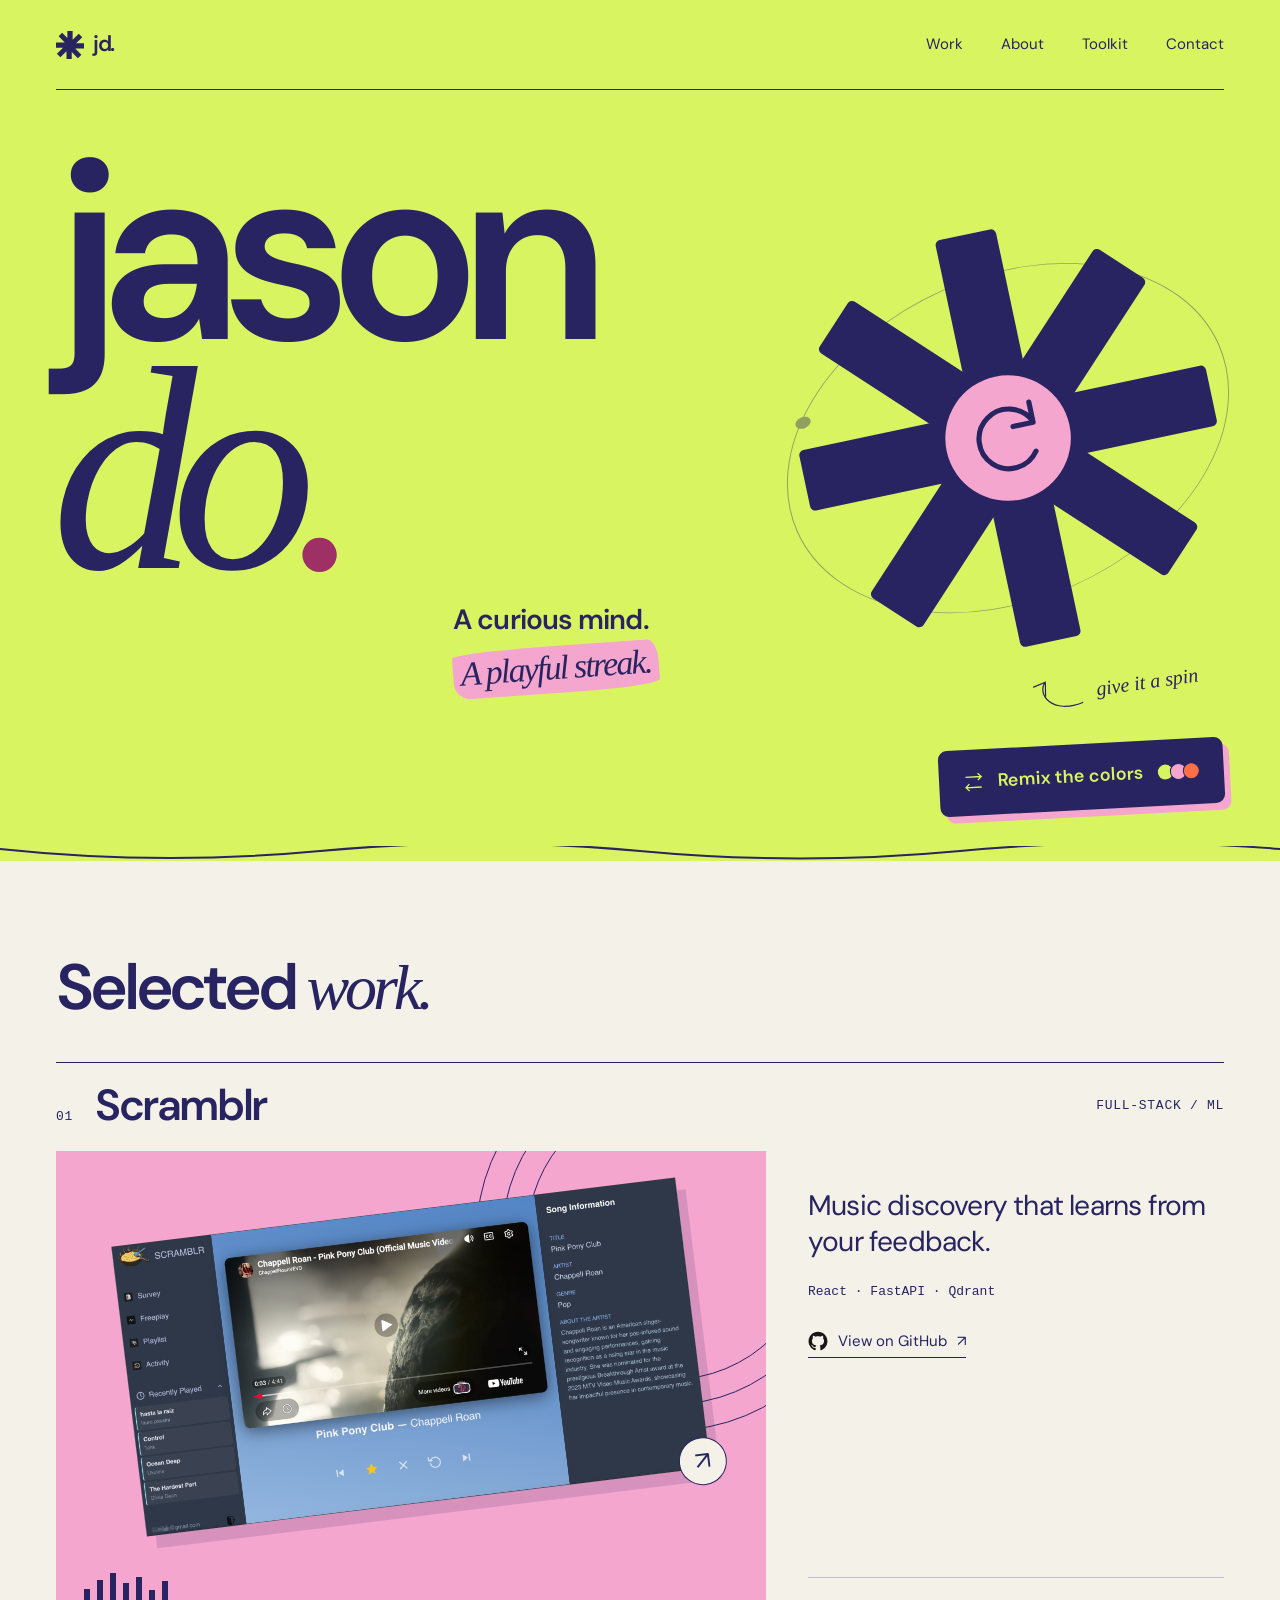
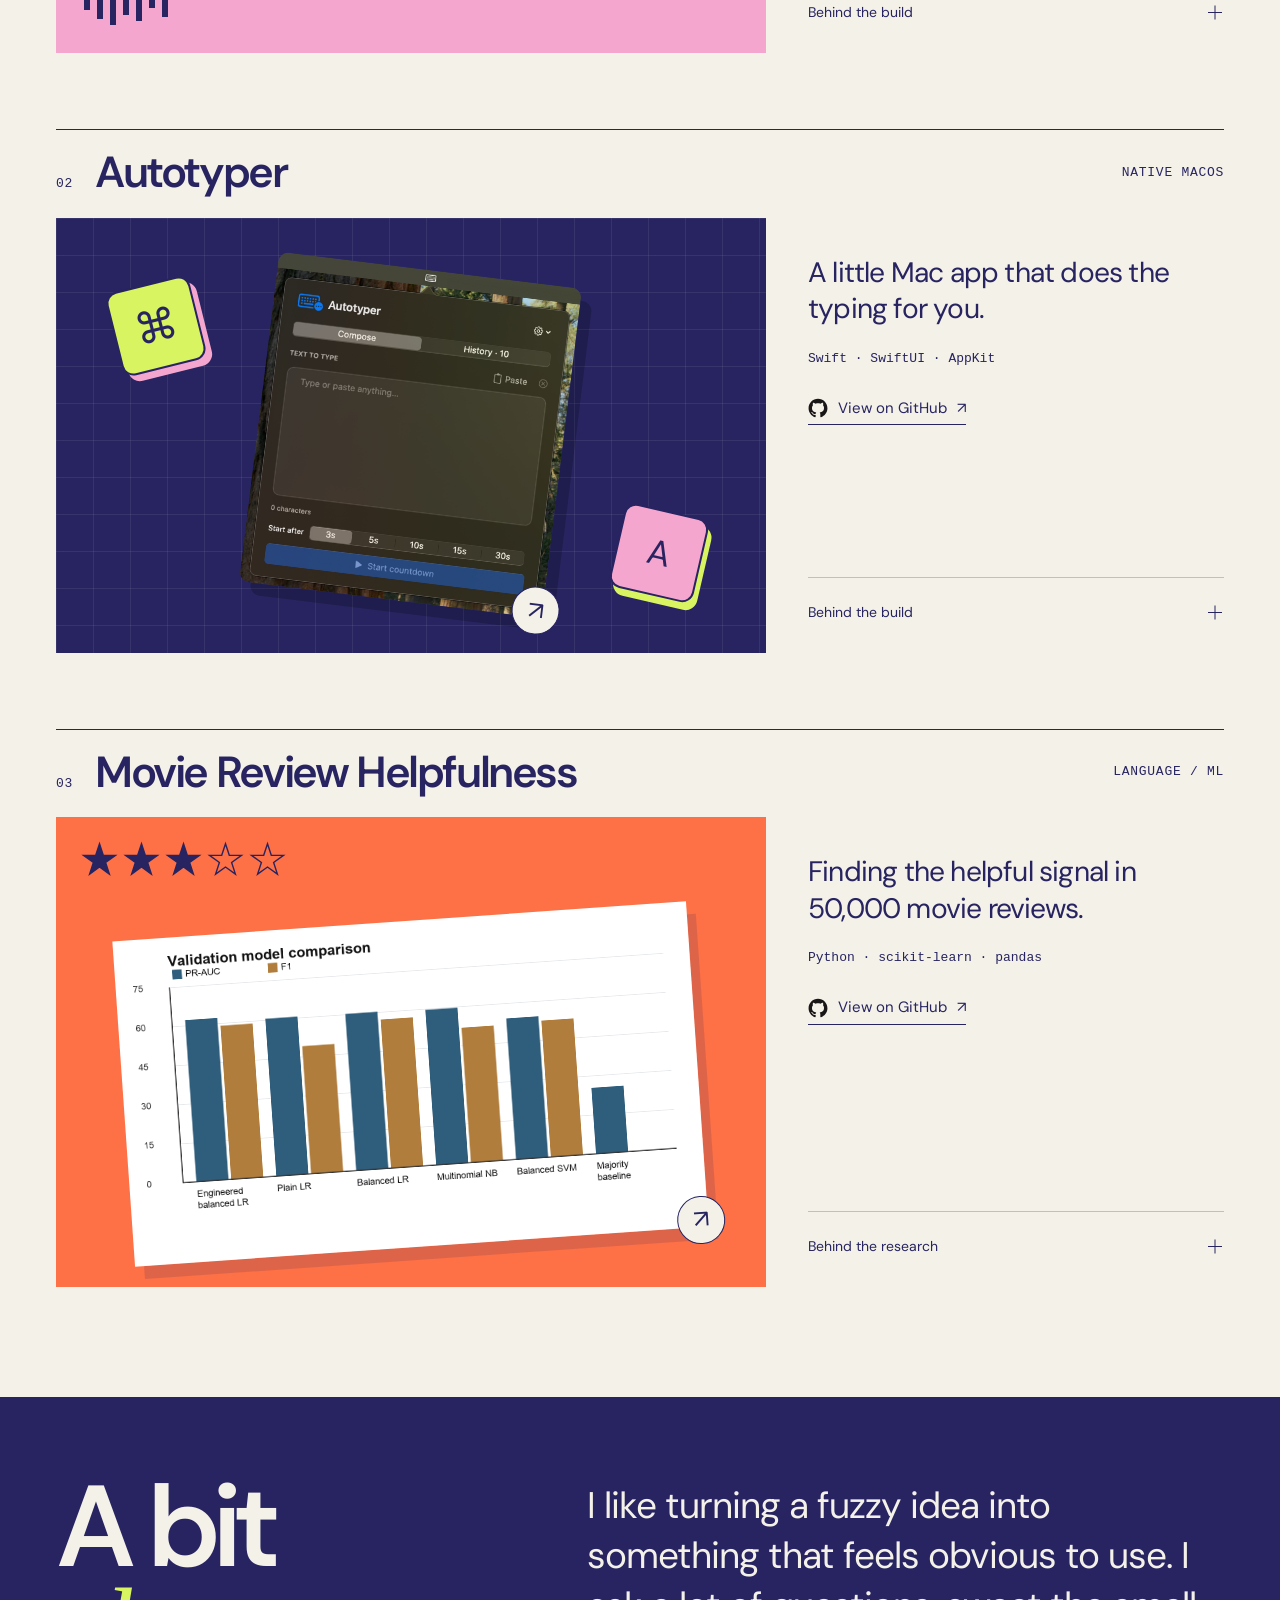
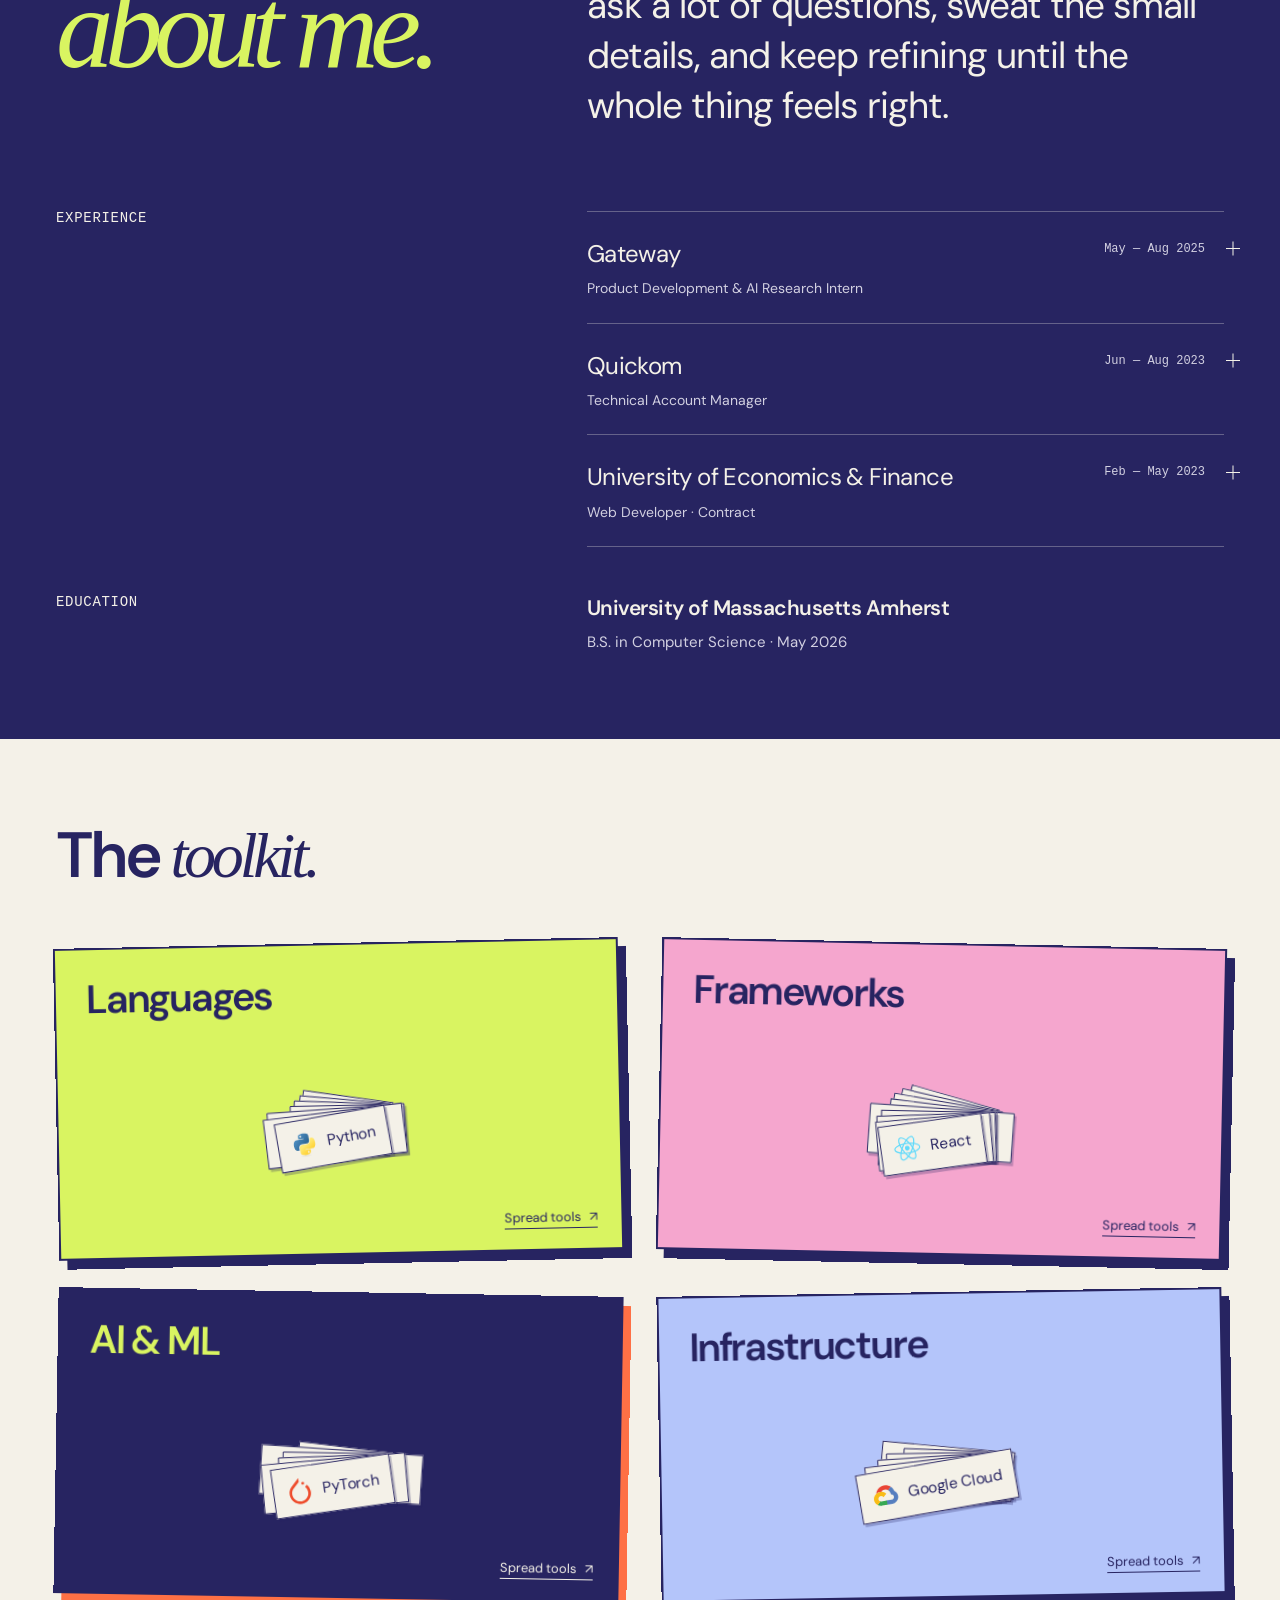
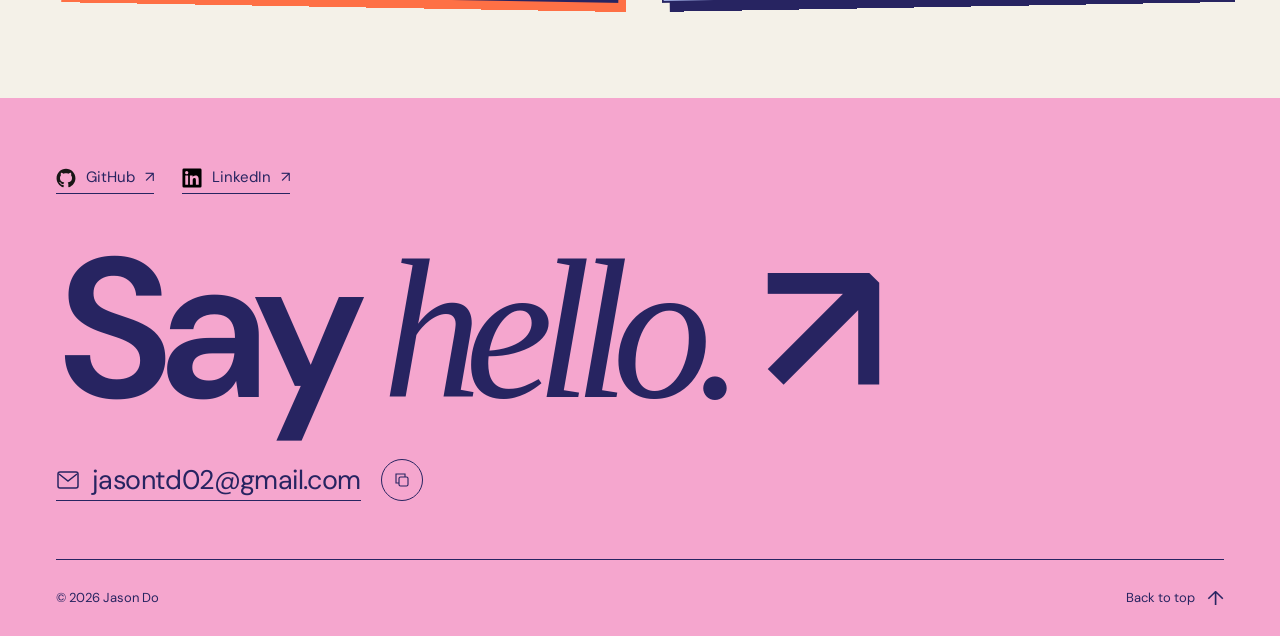
==== commit 411e715f: "Add playful project hover and click animations" ====
--- a/index.html
+++ b/index.html
@@ -256,8 +256,20 @@
           </div>
           <div class="project-grid">
             <div class="project-stage stage-autotyper">
-              <span class="keyboard-key" aria-hidden="true">⌘</span
-              ><span class="keyboard-key key-a" aria-hidden="true">A</span>
+              <button
+                class="keyboard-key"
+                type="button"
+                aria-label="Bounce the Command key"
+              >
+                <span class="key-face" aria-hidden="true">⌘</span>
+              </button>
+              <button
+                class="keyboard-key key-a"
+                type="button"
+                aria-label="Bounce the A key"
+              >
+                <span class="key-face" aria-hidden="true">A</span>
+              </button>
               <a
                 class="project-preview"
                 href="assets/images/autotyper.jpeg"
@@ -319,7 +331,68 @@
           </div>
           <div class="project-grid">
             <div class="project-stage stage-reviews">
-              <span class="review-stars" aria-hidden="true">★★★☆☆</span>
+              <span class="review-stars" aria-hidden="true">
+                <span class="review-star">
+                  <svg viewBox="0 0 40 40">
+                    <path
+                      class="review-star-fill"
+                      d="m20 3 4.1 12.5h13.2l-10.7 7.8 4.1 12.5L20 28.1 9.3 35.8l4.1-12.5L2.7 15.5h13.2Z"
+                    />
+                    <path
+                      class="review-star-outline"
+                      d="m20 3 4.1 12.5h13.2l-10.7 7.8 4.1 12.5L20 28.1 9.3 35.8l4.1-12.5L2.7 15.5h13.2Z"
+                    />
+                  </svg>
+                </span>
+                <span class="review-star">
+                  <svg viewBox="0 0 40 40">
+                    <path
+                      class="review-star-fill"
+                      d="m20 3 4.1 12.5h13.2l-10.7 7.8 4.1 12.5L20 28.1 9.3 35.8l4.1-12.5L2.7 15.5h13.2Z"
+                    />
+                    <path
+                      class="review-star-outline"
+                      d="m20 3 4.1 12.5h13.2l-10.7 7.8 4.1 12.5L20 28.1 9.3 35.8l4.1-12.5L2.7 15.5h13.2Z"
+                    />
+                  </svg>
+                </span>
+                <span class="review-star">
+                  <svg viewBox="0 0 40 40">
+                    <path
+                      class="review-star-fill"
+                      d="m20 3 4.1 12.5h13.2l-10.7 7.8 4.1 12.5L20 28.1 9.3 35.8l4.1-12.5L2.7 15.5h13.2Z"
+                    />
+                    <path
+                      class="review-star-outline"
+                      d="m20 3 4.1 12.5h13.2l-10.7 7.8 4.1 12.5L20 28.1 9.3 35.8l4.1-12.5L2.7 15.5h13.2Z"
+                    />
+                  </svg>
+                </span>
+                <span class="review-star">
+                  <svg viewBox="0 0 40 40">
+                    <path
+                      class="review-star-fill"
+                      d="m20 3 4.1 12.5h13.2l-10.7 7.8 4.1 12.5L20 28.1 9.3 35.8l4.1-12.5L2.7 15.5h13.2Z"
+                    />
+                    <path
+                      class="review-star-outline"
+                      d="m20 3 4.1 12.5h13.2l-10.7 7.8 4.1 12.5L20 28.1 9.3 35.8l4.1-12.5L2.7 15.5h13.2Z"
+                    />
+                  </svg>
+                </span>
+                <span class="review-star">
+                  <svg viewBox="0 0 40 40">
+                    <path
+                      class="review-star-fill"
+                      d="m20 3 4.1 12.5h13.2l-10.7 7.8 4.1 12.5L20 28.1 9.3 35.8l4.1-12.5L2.7 15.5h13.2Z"
+                    />
+                    <path
+                      class="review-star-outline"
+                      d="m20 3 4.1 12.5h13.2l-10.7 7.8 4.1 12.5L20 28.1 9.3 35.8l4.1-12.5L2.7 15.5h13.2Z"
+                    />
+                  </svg>
+                </span>
+              </span>
               <a
                 class="project-preview"
                 href="assets/images/move-review-helpfulness.png"
--- a/styles.css
+++ b/styles.css
@@ -589,6 +589,7 @@
 
 .stage-scramblr {
   background: var(--pink);
+  padding-block: 60px 150px;
 }
 
 .stage-scramblr .project-preview {
@@ -627,25 +628,28 @@
 
 .sound-lines {
   position: absolute;
-  bottom: 19px;
+  z-index: 3;
+  bottom: 16px;
   left: 28px;
   display: flex;
-  gap: 5px;
-  height: 35px;
+  gap: 7px;
+  height: 76px;
   align-items: center;
 }
 
 .sound-lines i {
   display: block;
-  width: 4px;
-  height: var(--height);
+  width: 6px;
+  height: calc(var(--height) * 1.5);
   background: var(--ink);
   transform-origin: center;
 }
 
-.project-stage:hover .sound-lines i {
-  animation: equalize 0.7s alternate infinite;
-  animation-delay: var(--delay);
+@media (hover: hover) and (pointer: fine) and (prefers-reduced-motion: no-preference) {
+  .stage-scramblr:hover .sound-lines i {
+    animation: equalize 0.32s cubic-bezier(.45, 0, .55, 1) alternate infinite;
+    animation-delay: calc(var(--delay) * -1);
+  }
 }
 
 .project-copy {
@@ -784,19 +788,38 @@
 
 .keyboard-key {
   position: absolute;
-  display: grid;
-  place-items: center;
+  z-index: 3;
   width: 86px;
   height: 86px;
-  background: var(--acid);
+  padding: 0;
+  background: transparent;
   color: var(--ink);
-  border: 2px solid var(--ink);
-  box-shadow: 5px 7px 0 var(--pink);
   border-radius: 12px;
   font-size: 43px;
+  line-height: 1;
   transform: rotate(-14deg);
   left: 8%;
   top: 15%;
+}
+
+.key-face {
+  display: grid;
+  place-items: center;
+  width: 100%;
+  height: 100%;
+  background: var(--acid);
+  border: 2px solid var(--ink);
+  box-shadow: 5px 7px 0 var(--pink);
+  border-radius: inherit;
+  pointer-events: none;
+}
+
+.keyboard-key:focus-visible {
+  outline-color: var(--paper);
+}
+
+.keyboard-key:active .key-face {
+  transform: translateY(3px) scale(.96);
 }
 
 .keyboard-key.key-a {
@@ -806,12 +829,16 @@
   bottom: 13%;
   font-size: 35px;
   transform: rotate(13deg);
+}
+
+.key-a .key-face {
   background: var(--pink);
   box-shadow: 5px 7px 0 var(--acid);
 }
 
 .stage-reviews {
   background: var(--orange);
+  padding-block: 104px 40px;
 }
 
 .stage-reviews .project-preview {
@@ -825,11 +852,43 @@
 
 .review-stars {
   position: absolute;
+  z-index: 3;
   top: 20px;
   left: 25px;
+  display: flex;
+  gap: 5px;
+  padding-block: 4px;
   font-size: 37px;
-  letter-spacing: 5px;
   line-height: 1;
+}
+
+.review-star {
+  display: block;
+  width: 1em;
+  height: 1em;
+  pointer-events: none;
+}
+
+.review-star svg {
+  width: 100%;
+  height: 100%;
+  overflow: visible;
+}
+
+.review-star-fill {
+  fill: var(--ink);
+  clip-path: inset(0 0 0 0);
+  transform-box: view-box;
+}
+
+.review-star:nth-child(n + 4) .review-star-fill {
+  clip-path: inset(0 100% 0 0);
+}
+
+.review-star-outline {
+  fill: none;
+  stroke: var(--ink);
+  stroke-width: 1.5;
 }
 
 /* A quieter reverse side, with the substance intact. */
@@ -1407,8 +1466,11 @@
 }
 
 @keyframes equalize {
+  from {
+    transform: scaleY(0.25);
+  }
   to {
-    transform: scaleY(0.35);
+    transform: scaleY(1.35);
   }
 }
 
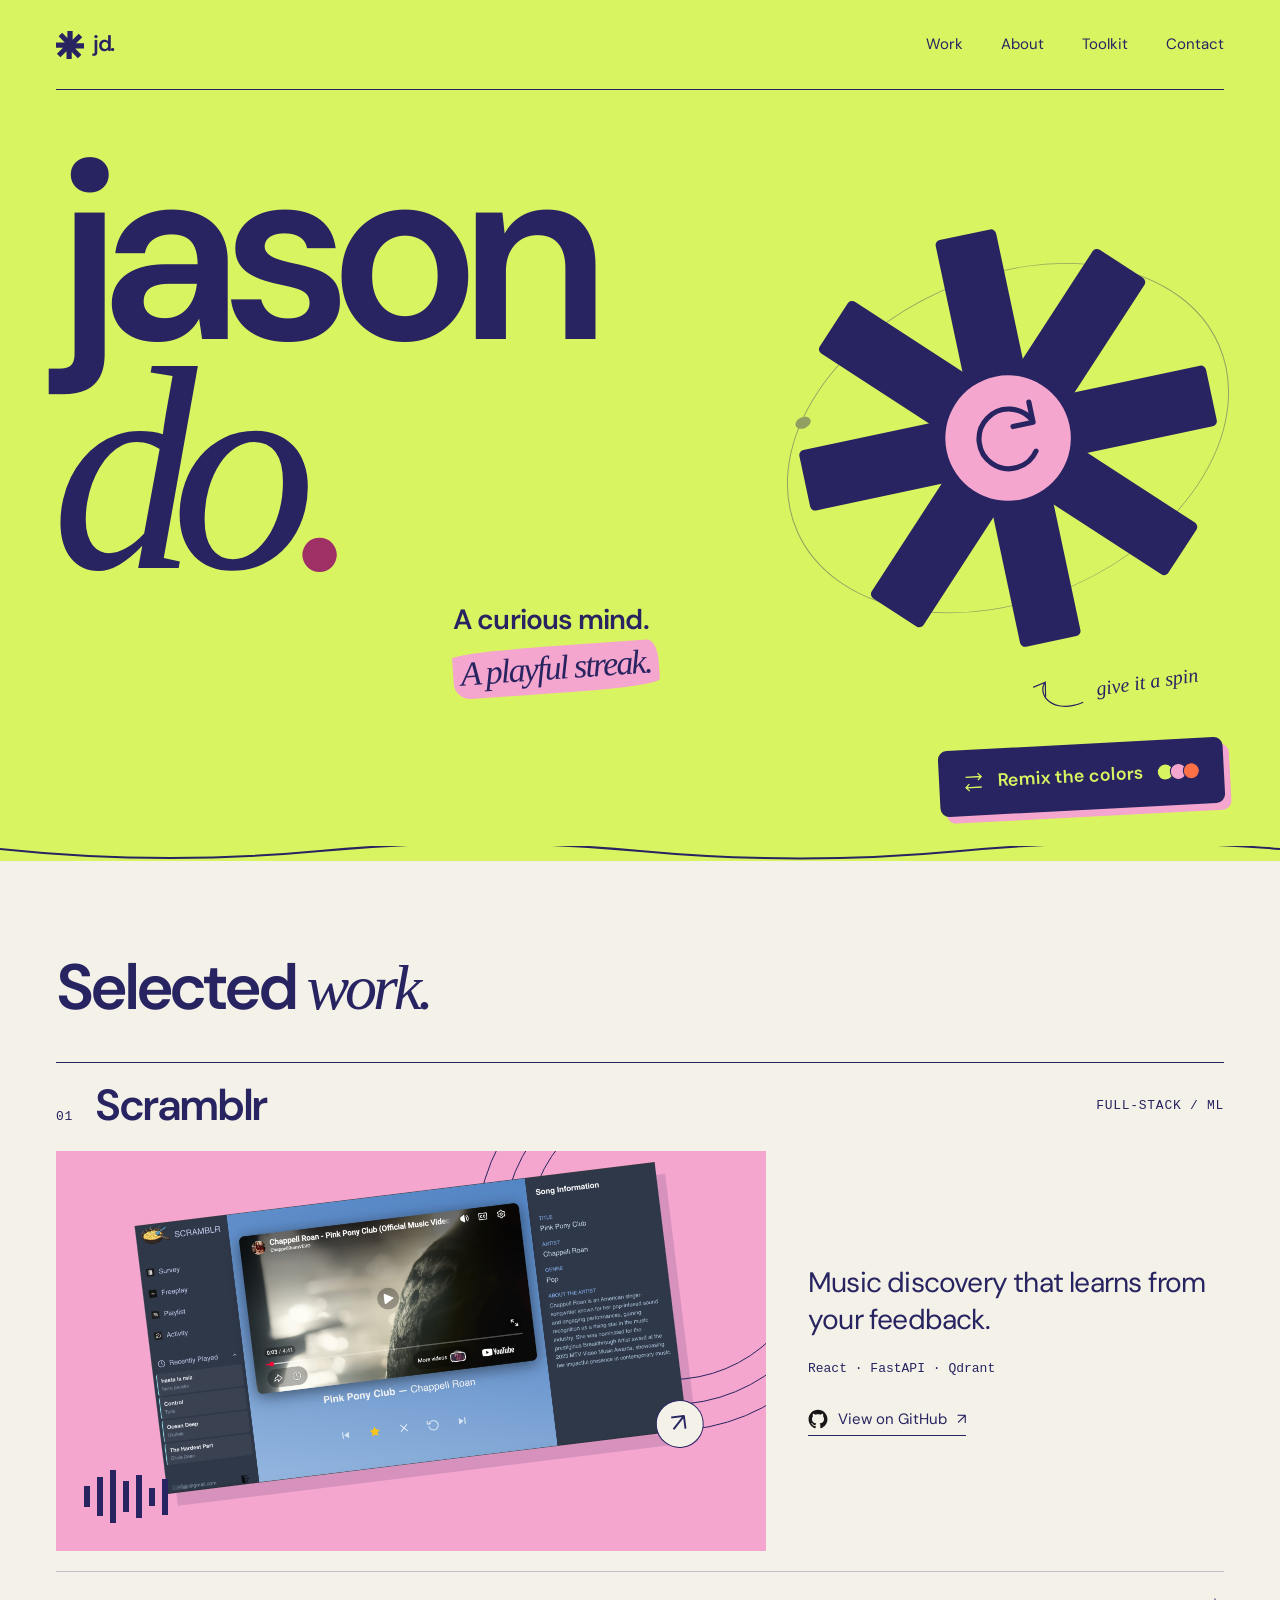
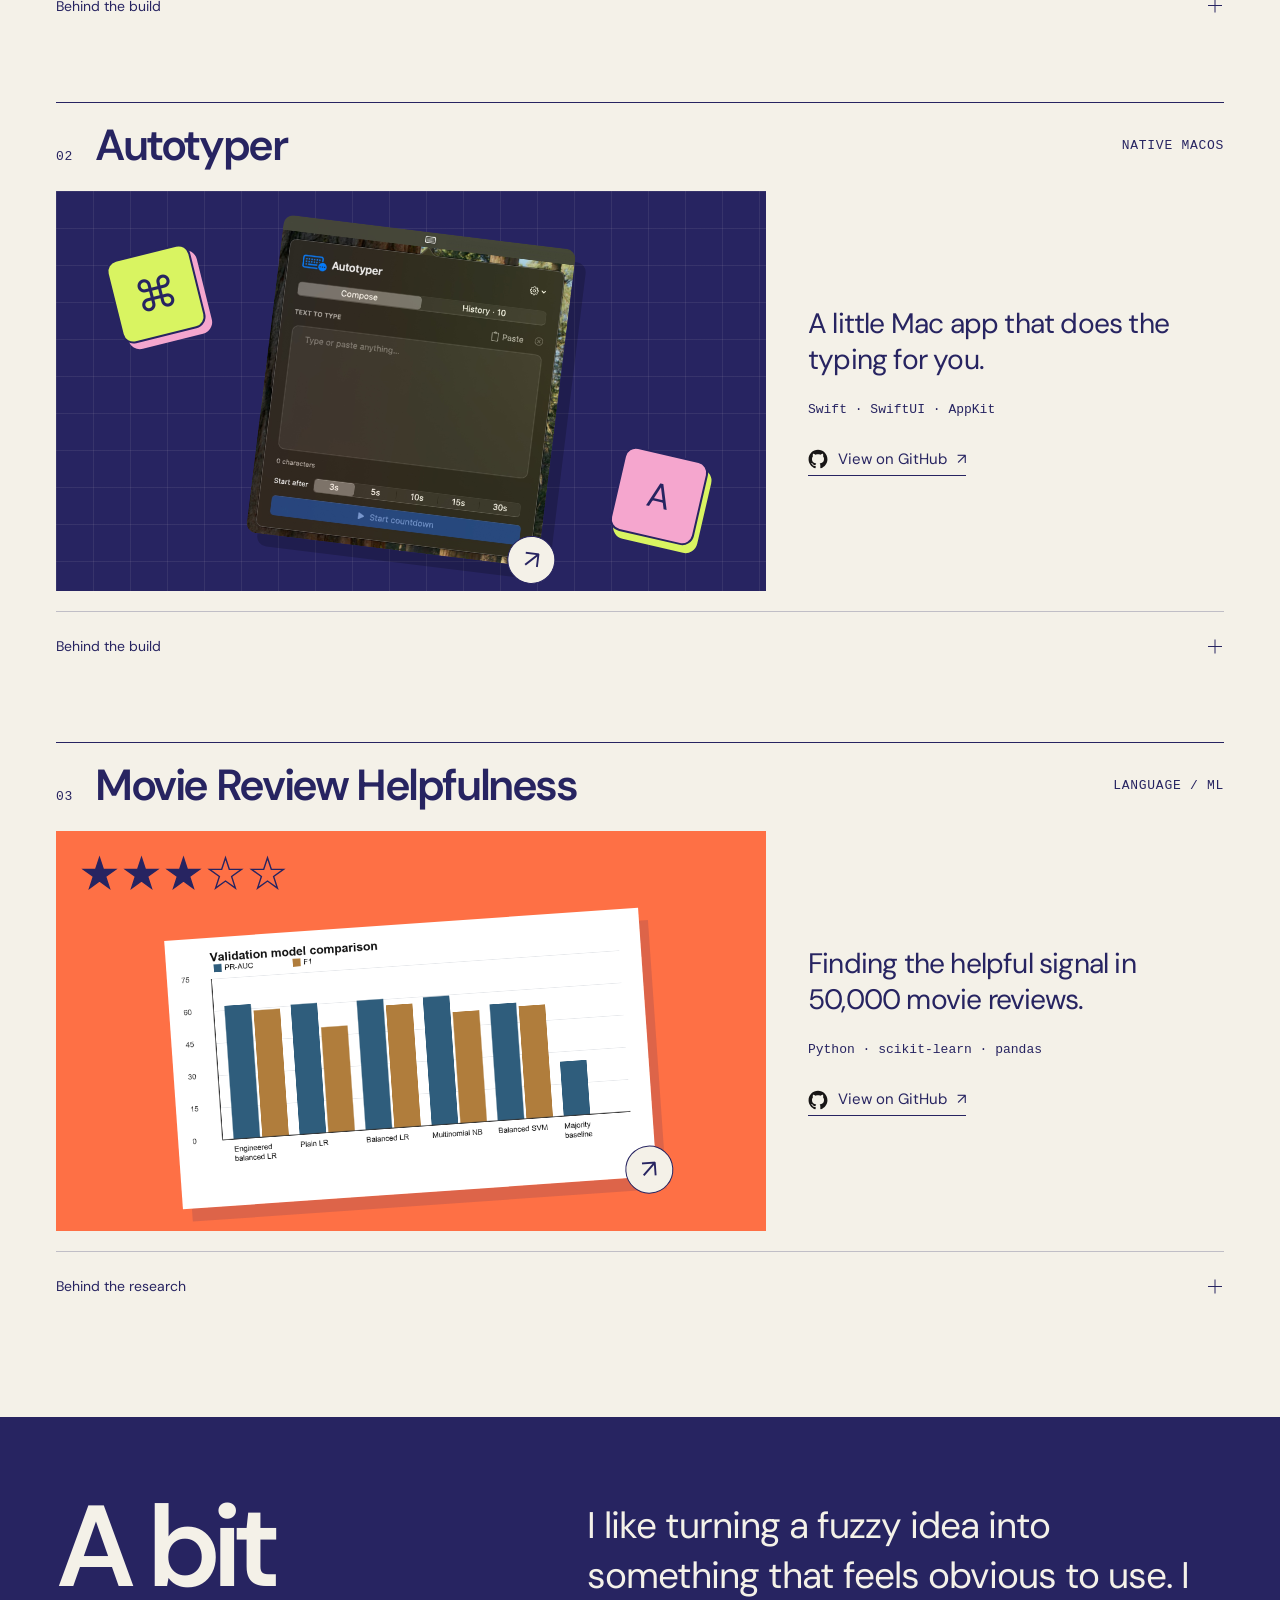
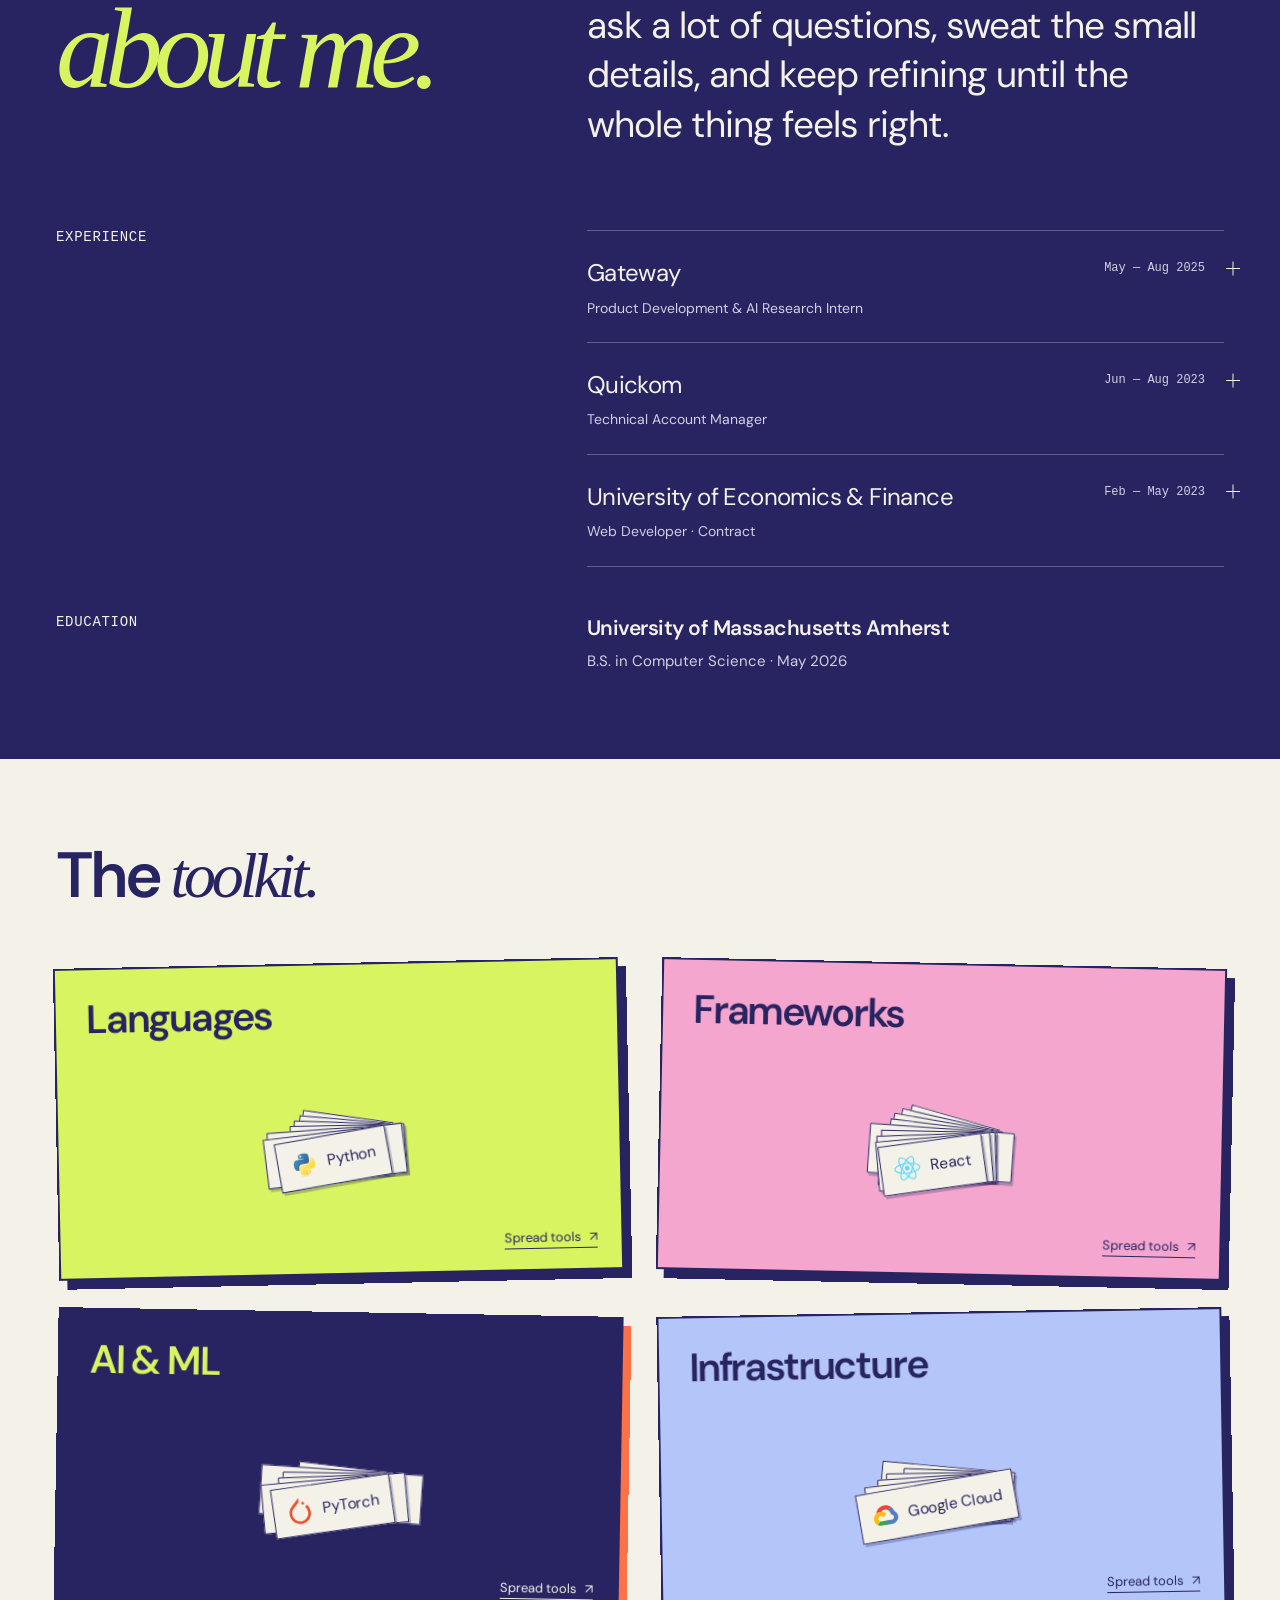
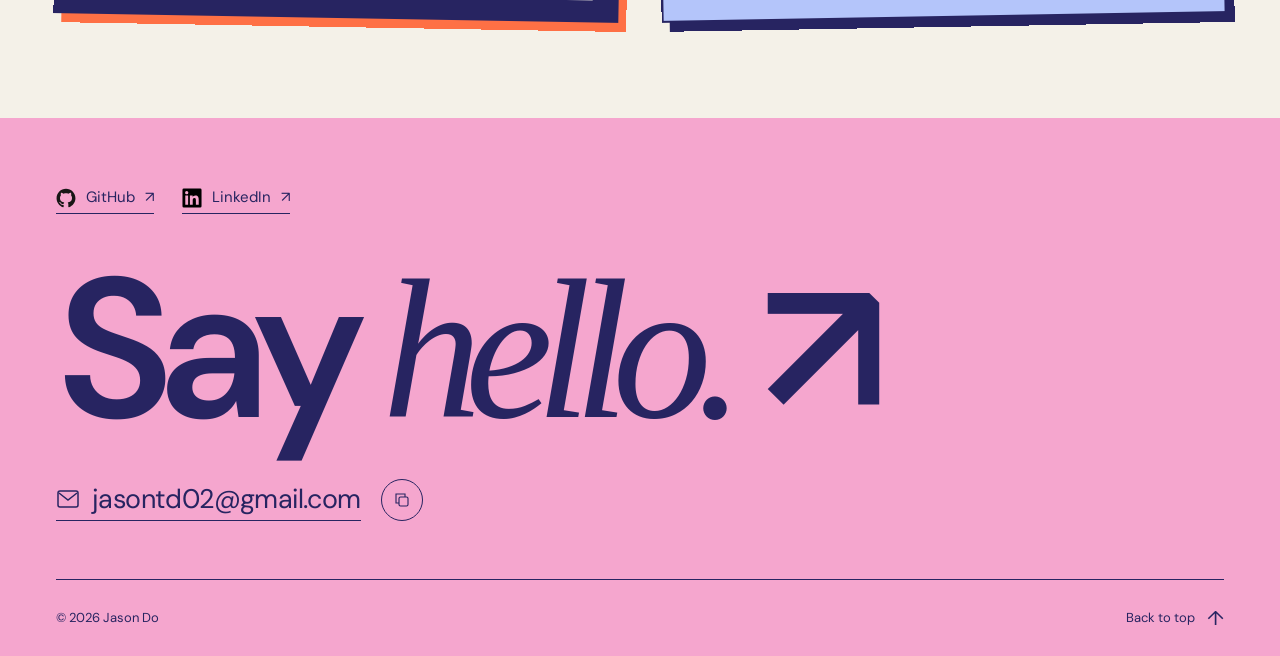
==== commit b259c1b7: "Make project layouts uniform with full-width expanding details" ====
--- a/index.html
+++ b/index.html
@@ -215,7 +215,7 @@
               <p class="tech-list">React · FastAPI · Qdrant</p>
               <a
                 class="text-link"
-                href="https://github.com/wavepin/scramblr"
+                href="https://github.com/wavepin/scramblr-lite"
                 target="_blank"
                 rel="noopener noreferrer"
                 ><img
@@ -226,24 +226,27 @@
                   height="20"
                 />View on GitHub <span aria-hidden="true">↗</span></a
               >
-              <details class="project-notes">
-                <summary>
-                  Behind the build <span class="plus" aria-hidden="true"></span>
-                </summary>
-                <div class="details-body">
-                  <p>
-                    Co-developed in a seven-person team, with authentication,
-                    playback, listening history, and feedback-driven
-                    recommendations.
-                  </p>
-                  <p>
-                    Pretrained CLAP audio and text embeddings meet Qdrant vector
-                    search in a Python service. React, Node.js, and Firebase
-                    bring the listening experience together.
-                  </p>
-                </div>
-              </details>
-            </div>
+            </div>
+            <details class="project-notes">
+              <summary>
+                Behind the build <span class="plus" aria-hidden="true"></span>
+              </summary>
+              <div class="details-body">
+                <p>
+                  Discover music beyond your usual rotation, starting with
+                  songs you already enjoy. Listen through the built-in YouTube
+                  player, revisit your listening history, and shape upcoming
+                  recommendations with likes and dislikes.
+                </p>
+                <p>
+                  Co-developed in a seven-person team, the original app pairs
+                  a React frontend with Firebase authentication and storage.
+                  A Node.js/Express API coordinates playback metadata and
+                  recommendations, while a separate Python service uses CLAP
+                  audio embeddings and Qdrant vector search to find similar songs.
+                </p>
+              </div>
+            </details>
           </div>
         </article>
         <article class="project reveal" aria-labelledby="autotyper-title">
@@ -302,23 +305,25 @@
                   height="20"
                 />View on GitHub <span aria-hidden="true">↗</span></a
               >
-              <details class="project-notes">
-                <summary>
-                  Behind the build <span class="plus" aria-hidden="true"></span>
-                </summary>
-                <div class="details-body">
-                  <p>
-                    Built and released for Intel and Apple silicon. Cancellable
-                    tasks, focus checks, accessibility permissions, and
-                    secure-input detection keep keyboard events under control.
-                  </p>
-                  <p>
-                    Tests cover Unicode round trips, line endings,
-                    keyboard-event encoding, and history expiry.
-                  </p>
-                </div>
-              </details>
-            </div>
+            </div>
+            <details class="project-notes">
+              <summary>
+                Behind the build <span class="plus" aria-hidden="true"></span>
+              </summary>
+              <div class="details-body">
+                <p>
+                  Simulates typing into website text inputs and password fields
+                  that block clipboard pasting. Paste your text into Autotyper,
+                  set a countdown, and click the field you want to fill.
+                </p>
+                <p>
+                  Supports multiline text, emoji, and special characters, with
+                  menu bar progress, a customizable shortcut, and quick cancellation.
+                  Reuse recent text from local history; optional password-field
+                  typing skips history saving.
+                </p>
+              </div>
+            </details>
           </div>
         </article>
         <article class="project reveal" aria-labelledby="reviews-title">
@@ -425,25 +430,32 @@
                   height="20"
                 />View on GitHub <span aria-hidden="true">↗</span></a
               >
-              <details class="project-notes">
-                <summary>
-                  Behind the research
-                  <span class="plus" aria-hidden="true"></span>
-                </summary>
-                <div class="details-body">
-                  <p>
-                    Compared seven classifiers and baselines in a three-person
-                    team, combining TF-IDF with 11 engineered features.
-                  </p>
-                  <p>
-                    Class-weighted logistic regression reached 0.617 test
-                    average precision and 0.580 F1. Preprocessing was fitted on
-                    training data; model and threshold selection used validation
-                    data.
-                  </p>
-                </div>
-              </details>
-            </div>
+            </div>
+            <details class="project-notes">
+              <summary>
+                Behind the research
+                <span class="plus" aria-hidden="true"></span>
+              </summary>
+              <div class="details-body">
+                <p>
+                  Investigates whether review text and metadata can predict
+                  which Amazon movie reviews receive helpful votes. Across
+                  50,000 reviews, the analysis explores how review length,
+                  plot discussion, and emotional language relate to those
+                  votes, with follow-up experiments examining review age
+                  and existing votes.
+                </p>
+                <p>
+                  In a three-person team, compared seven classifiers and
+                  baselines using TF-IDF and 11 engineered features.
+                  Scikit-learn pipelines fit preprocessing on training data,
+                  with model and threshold selection on validation data.
+                  Class-weighted logistic regression performed best on
+                  validation, reaching 0.617 average precision and 0.580 F1
+                  on the held-out test set.
+                </p>
+              </div>
+            </details>
           </div>
         </article>
       </section>
--- a/styles.css
+++ b/styles.css
@@ -537,13 +537,15 @@
 }
 
 .project-grid {
+  --project-stage-height: 400px;
   display: grid;
   grid-template-columns: 1.55fr 1fr;
   align-items: stretch;
 }
 
 .project-stage {
-  min-height: 435px;
+  align-self: start;
+  height: var(--project-stage-height);
   position: relative;
   overflow: hidden;
   display: flex;
@@ -589,10 +591,11 @@
 
 .stage-scramblr {
   background: var(--pink);
-  padding-block: 60px 150px;
+  padding-block: 30px 75px;
 }
 
 .stage-scramblr .project-preview {
+  max-width: calc((var(--project-stage-height) - 130px) * 1.94);
   transform: rotate(-7deg);
 }
 
@@ -653,10 +656,11 @@
 }
 
 .project-copy {
-  padding: 37px 0 20px 42px;
+  padding: 24px 0 24px 42px;
   display: flex;
   flex-direction: column;
   align-items: flex-start;
+  justify-content: center;
 }
 
 .project-description {
@@ -691,10 +695,22 @@
 }
 
 .project-notes {
+  grid-column: 1 / -1;
   width: 100%;
   border-top: 1px solid #27246140;
-  margin-top: auto;
+  margin-top: 20px;
   padding-top: 15px;
+}
+
+.project-notes .details-body {
+  display: grid;
+  grid-template-columns: 1fr 1fr;
+  gap: 42px;
+  padding-bottom: 24px;
+}
+
+.project-notes .details-body p + p {
+  margin-top: 0;
 }
 
 summary {
@@ -774,6 +790,7 @@
 
 .stage-autotyper .project-preview {
   width: 43%;
+  max-width: calc((var(--project-stage-height) - 80px) * 0.92);
   transform: rotate(7deg);
 }
 
@@ -838,12 +855,13 @@
 
 .stage-reviews {
   background: var(--orange);
-  padding-block: 104px 40px;
+  padding-block: 80px 25px;
 }
 
 .stage-reviews .project-preview {
   transform: rotate(-4deg);
   width: 81%;
+  max-width: calc((var(--project-stage-height) - 130px) * 1.76);
 }
 
 .stage-reviews .project-preview:hover {
@@ -1503,8 +1521,8 @@
   .playground {
     margin-top: 62px;
   }
-  .project-stage {
-    min-height: 350px;
+  .project-grid {
+    --project-stage-height: 320px;
   }
   .project-copy {
     padding: 20px 0 10px 28px;
@@ -1514,9 +1532,6 @@
   }
   .tech-list {
     margin-block: 15px 18px;
-  }
-  .project-notes {
-    margin-top: 25px;
   }
   .about-heading,
   .about-row {
@@ -1603,10 +1618,8 @@
     font-size: 32px;
   }
   .project-grid {
+    --project-stage-height: 340px;
     grid-template-columns: 1fr;
-  }
-  .project-stage {
-    min-height: 370px;
   }
   .project-copy {
     padding: 25px 0 0;
@@ -1617,6 +1630,10 @@
   }
   .project-notes {
     margin-top: 24px;
+  }
+  .project-notes .details-body {
+    grid-template-columns: 1fr;
+    gap: 12px;
   }
   .project + .project {
     margin-top: 52px;
@@ -1687,8 +1704,8 @@
     font-size: 25px;
     max-width: 270px;
   }
-  .project-stage {
-    min-height: 285px;
+  .project-grid {
+    --project-stage-height: 285px;
   }
   .project-title h3 {
     font-size: 28px;
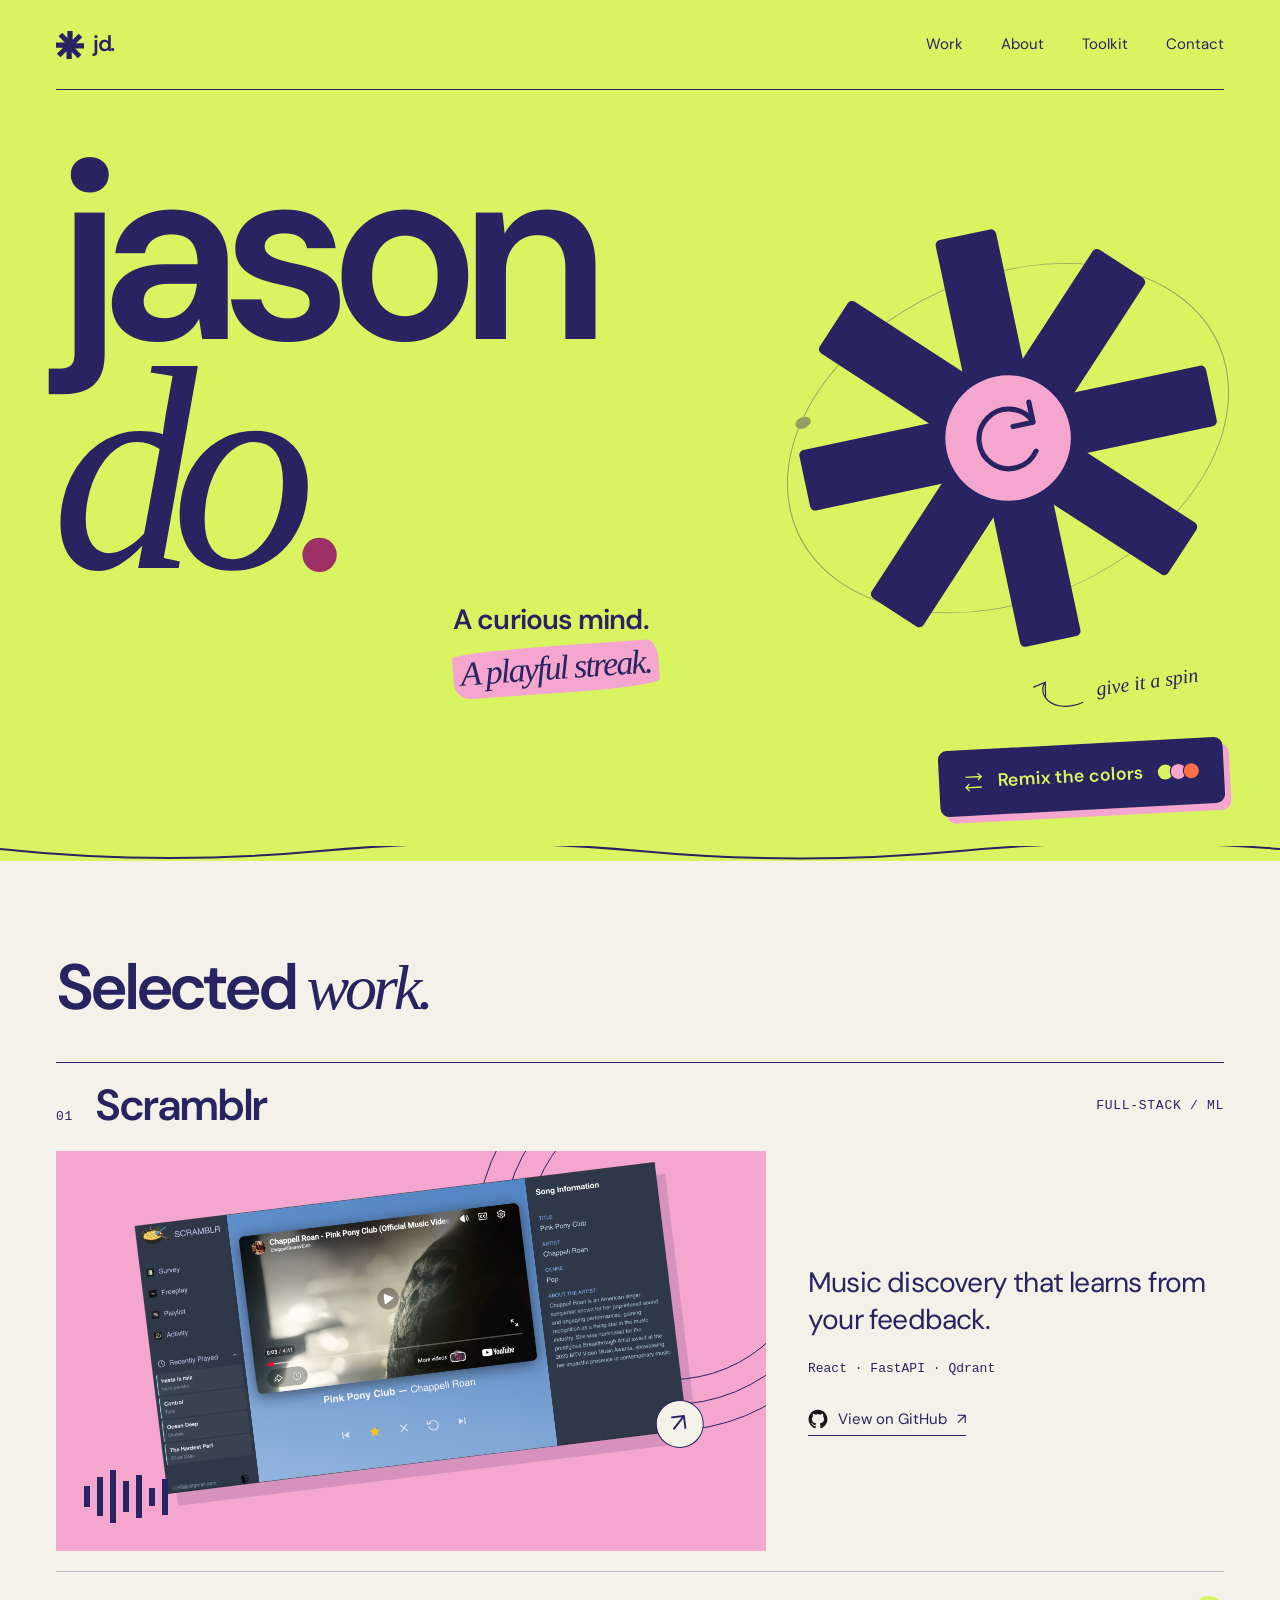
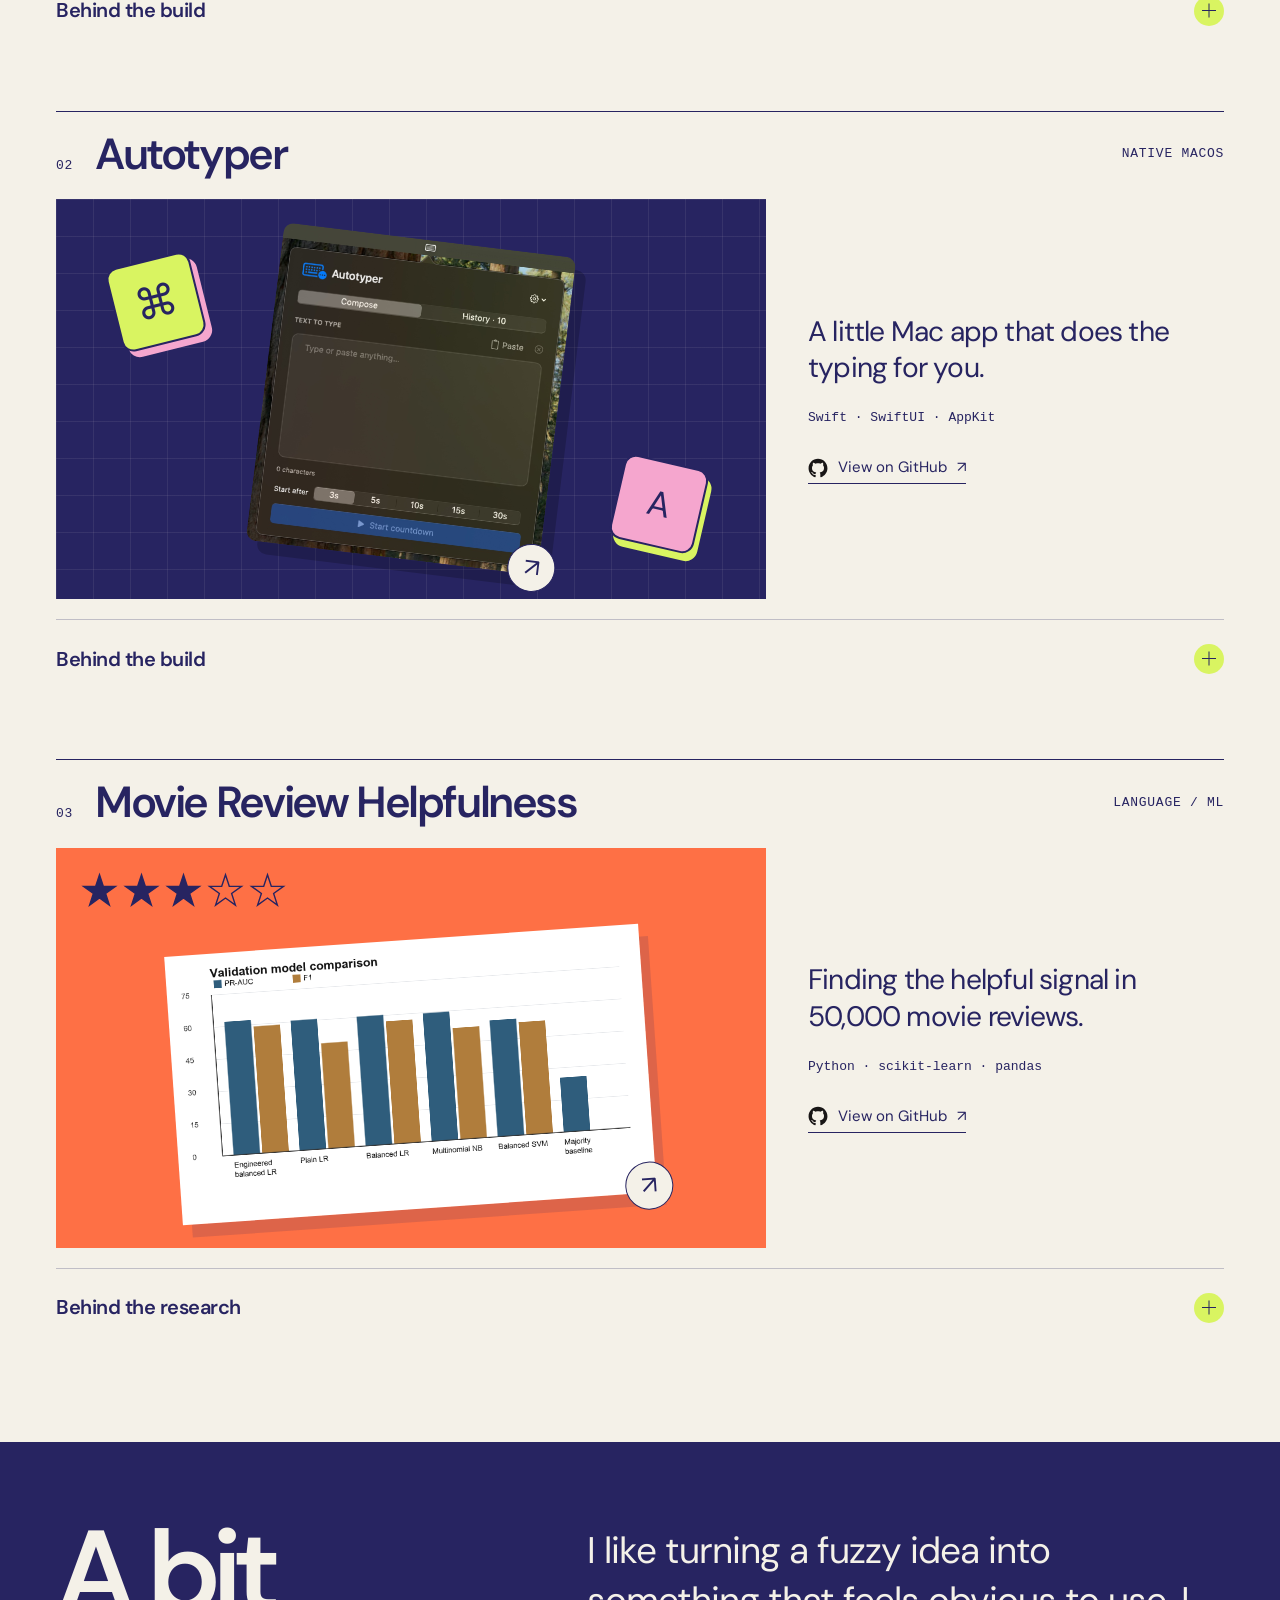
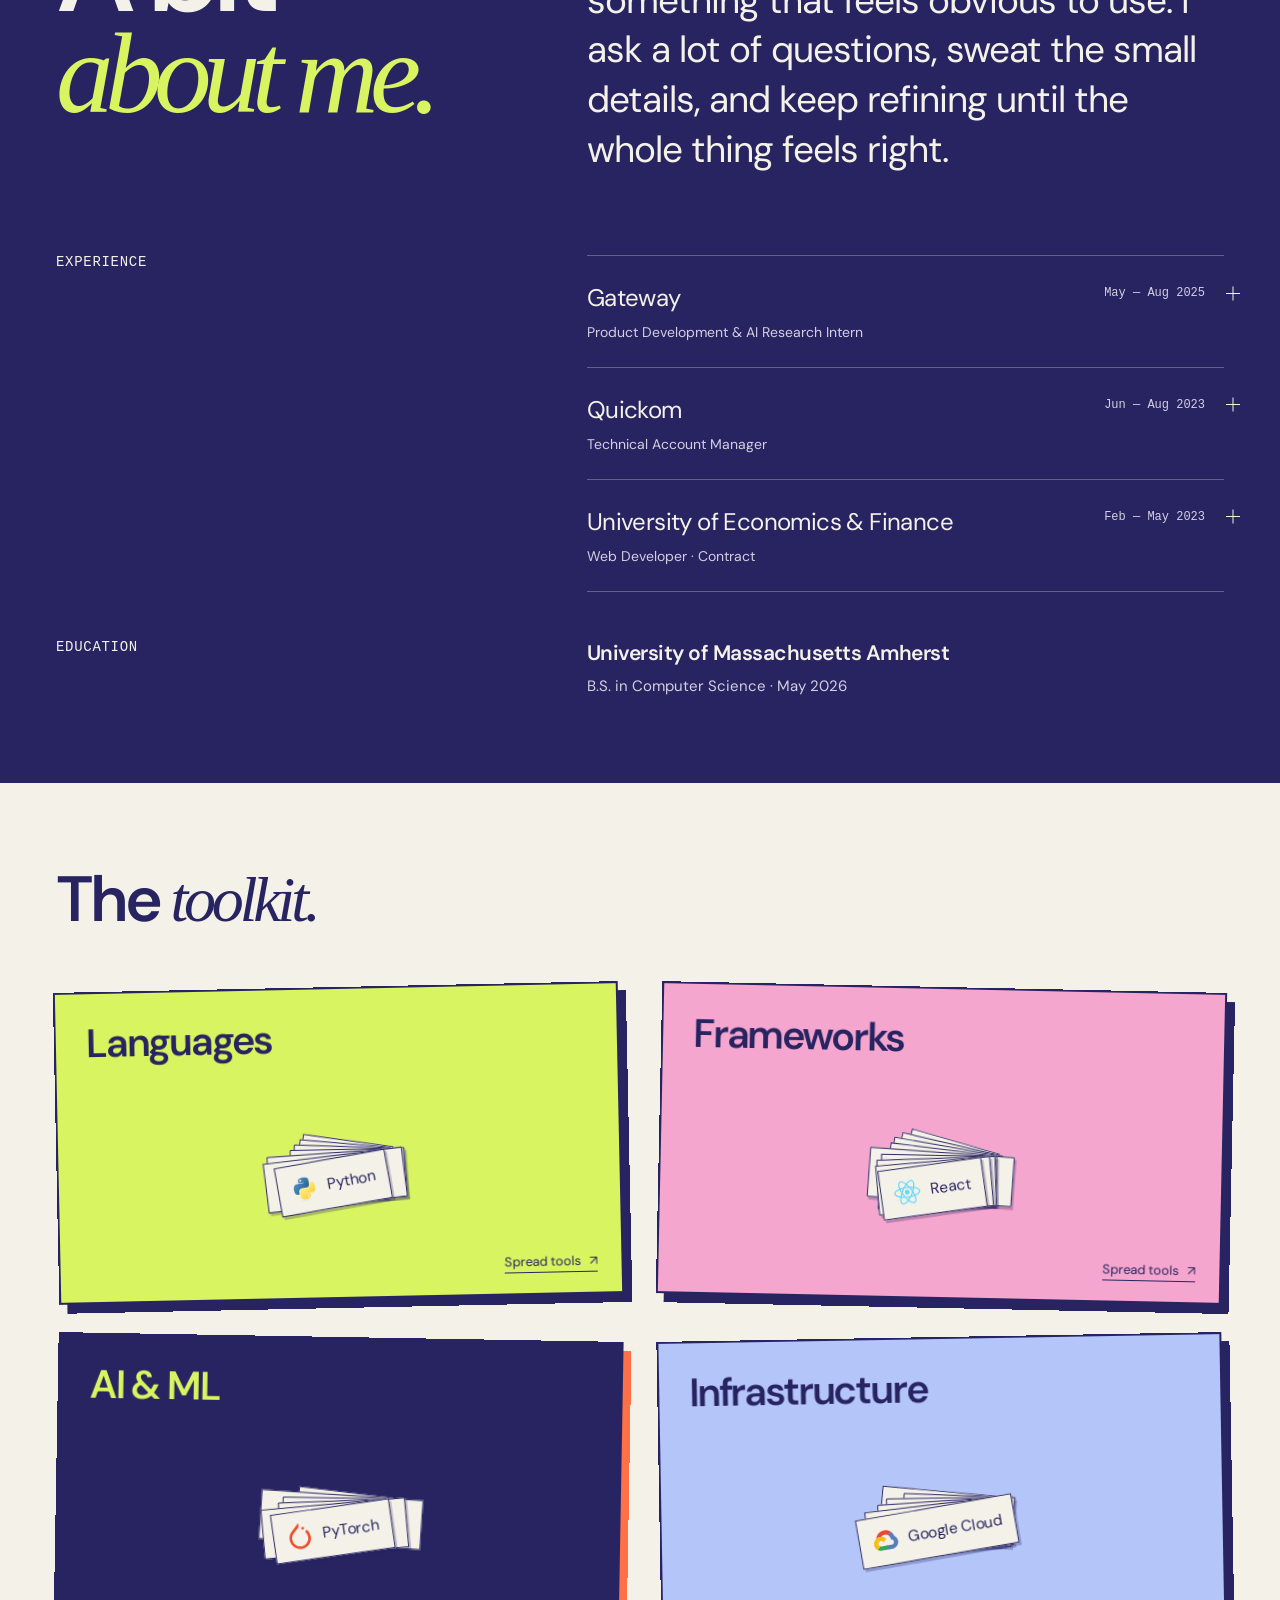
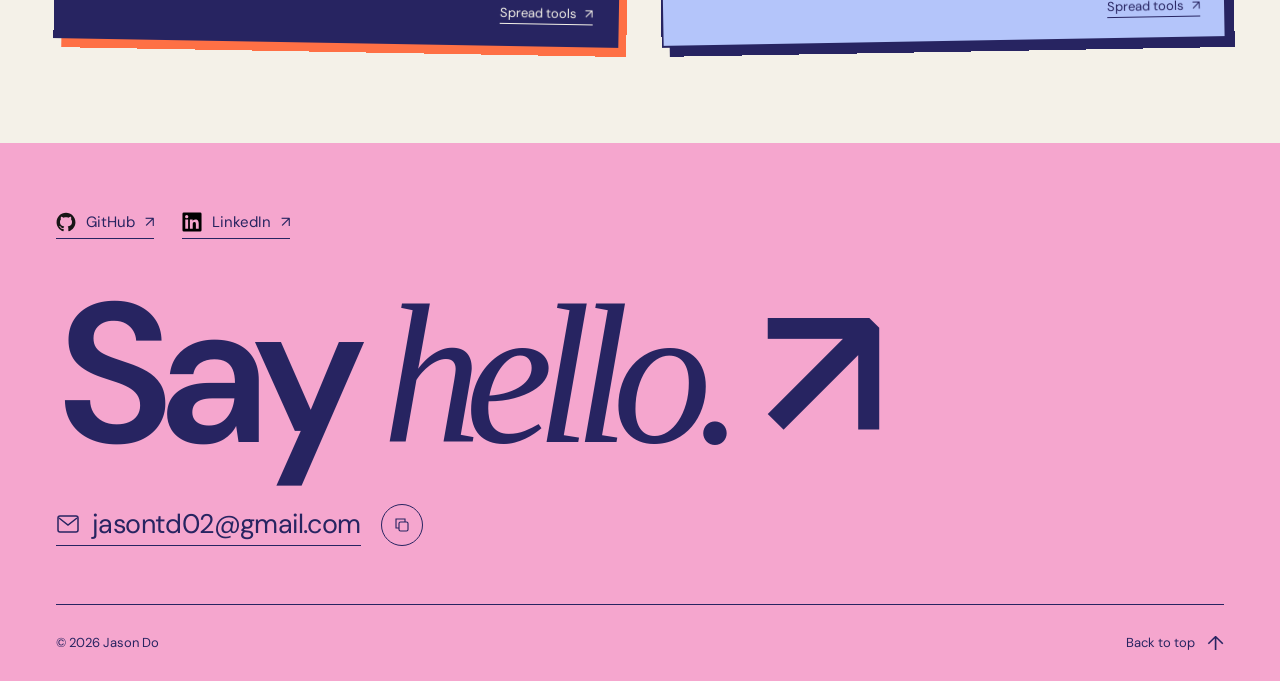
==== commit c415e23d: "Improve project disclosure headings and animate visible thumbnails" ====
--- a/index.html
+++ b/index.html
@@ -229,7 +229,8 @@
             </div>
             <details class="project-notes">
               <summary>
-                Behind the build <span class="plus" aria-hidden="true"></span>
+                <h4>Behind the build</h4>
+                <span class="plus" aria-hidden="true"></span>
               </summary>
               <div class="details-body">
                 <p>
@@ -308,7 +309,8 @@
             </div>
             <details class="project-notes">
               <summary>
-                Behind the build <span class="plus" aria-hidden="true"></span>
+                <h4>Behind the build</h4>
+                <span class="plus" aria-hidden="true"></span>
               </summary>
               <div class="details-body">
                 <p>
@@ -433,7 +435,7 @@
             </div>
             <details class="project-notes">
               <summary>
-                Behind the research
+                <h4>Behind the research</h4>
                 <span class="plus" aria-hidden="true"></span>
               </summary>
               <div class="details-body">
--- a/styles.css
+++ b/styles.css
@@ -648,10 +648,15 @@
   transform-origin: center;
 }
 
-@media (hover: hover) and (pointer: fine) and (prefers-reduced-motion: no-preference) {
-  .stage-scramblr:hover .sound-lines i {
+@media (prefers-reduced-motion: no-preference) {
+  .sound-lines i {
     animation: equalize 0.32s cubic-bezier(.45, 0, .55, 1) alternate infinite;
     animation-delay: calc(var(--delay) * -1);
+    animation-play-state: paused;
+  }
+
+  .stage-scramblr.is-playing .sound-lines i {
+    animation-play-state: running;
   }
 }
 
@@ -722,6 +727,39 @@
   list-style: none;
   font-size: 14px;
   padding: 9px 0;
+}
+
+.project-notes > summary {
+  min-height: 48px;
+}
+
+.project-notes > summary h4 {
+  font-size: 20px;
+  font-weight: 600;
+  line-height: 1.35;
+  letter-spacing: -0.025em;
+  text-decoration: underline;
+  text-decoration-color: transparent;
+  text-underline-offset: 5px;
+  transition: text-decoration-color 0.2s;
+}
+
+.project-notes > summary:hover h4,
+.project-notes > summary:focus-visible h4 {
+  text-decoration-color: currentColor;
+}
+
+.project-notes > summary .plus {
+  flex-basis: 30px;
+  height: 30px;
+  border-radius: 50%;
+  background: var(--acid);
+}
+
+.project-notes > summary .plus::before,
+.project-notes > summary .plus::after {
+  top: 14px;
+  left: 8px;
 }
 
 summary::-webkit-details-marker {
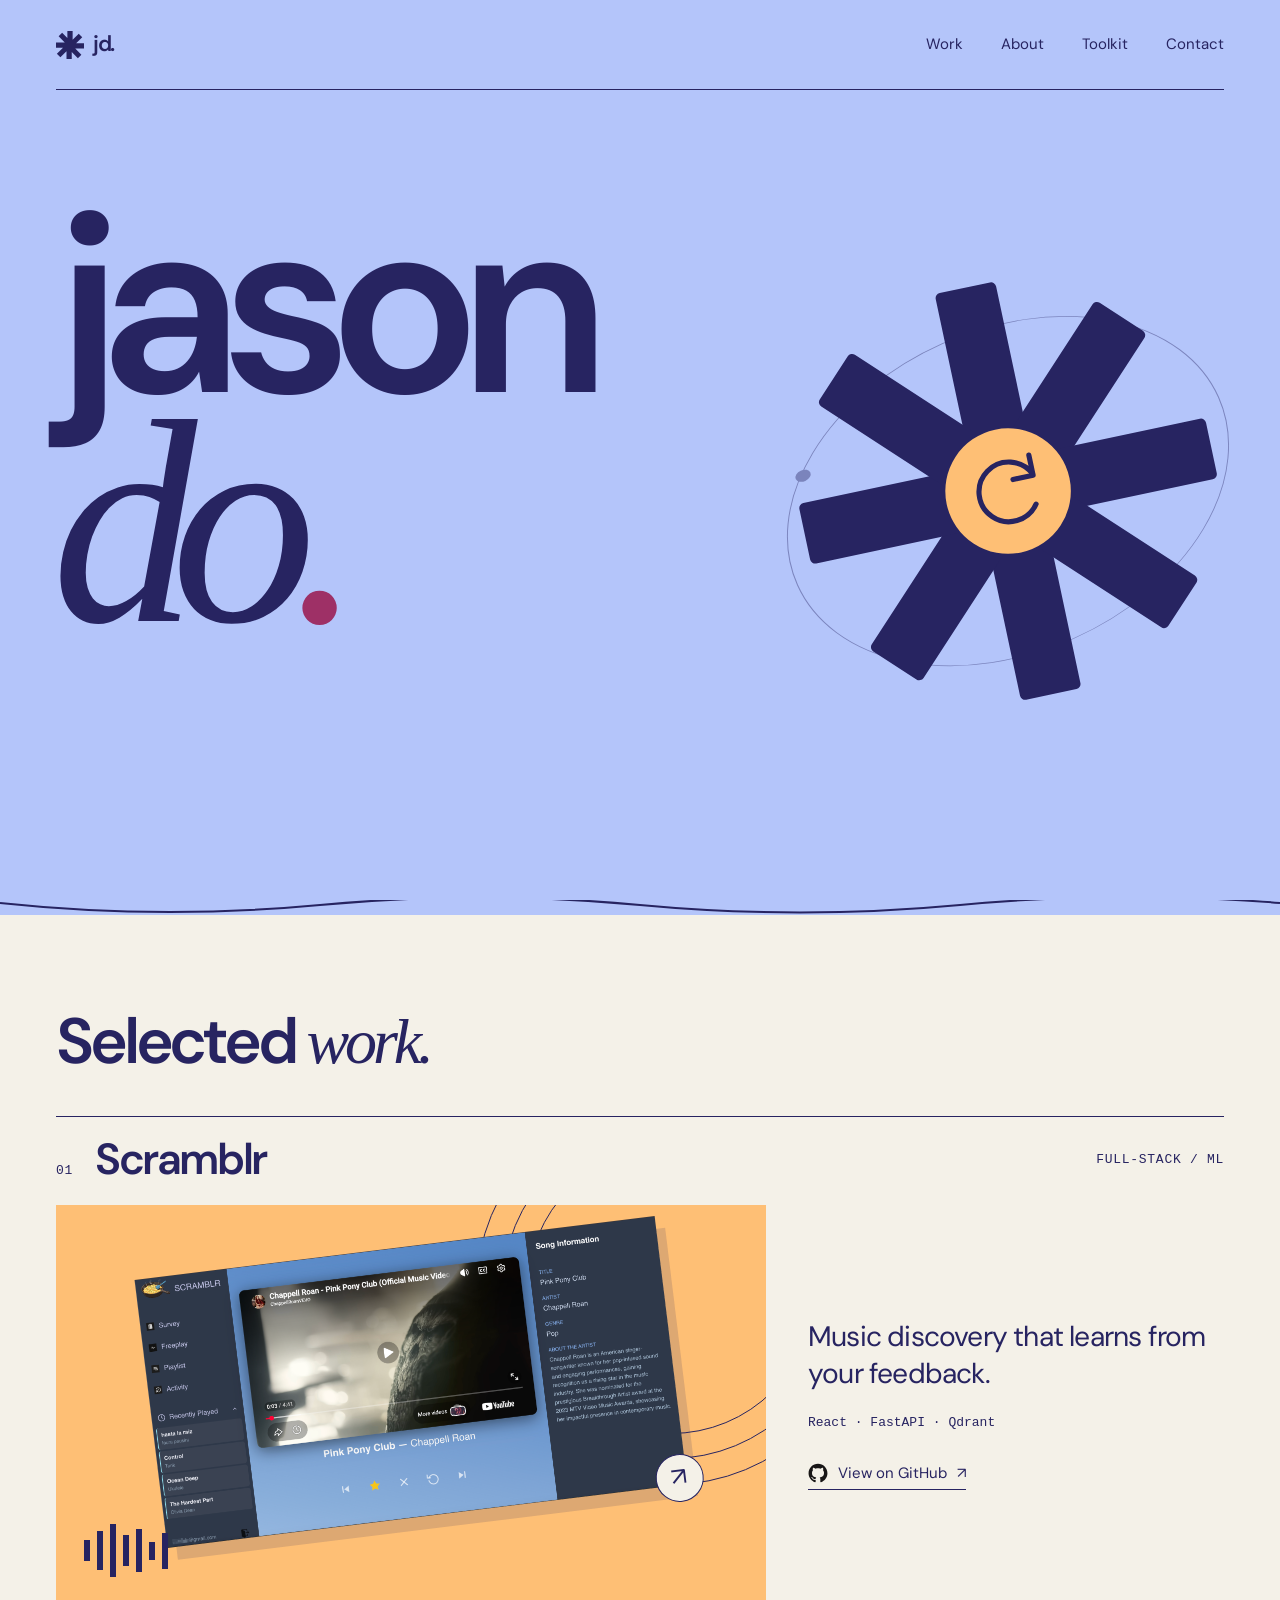
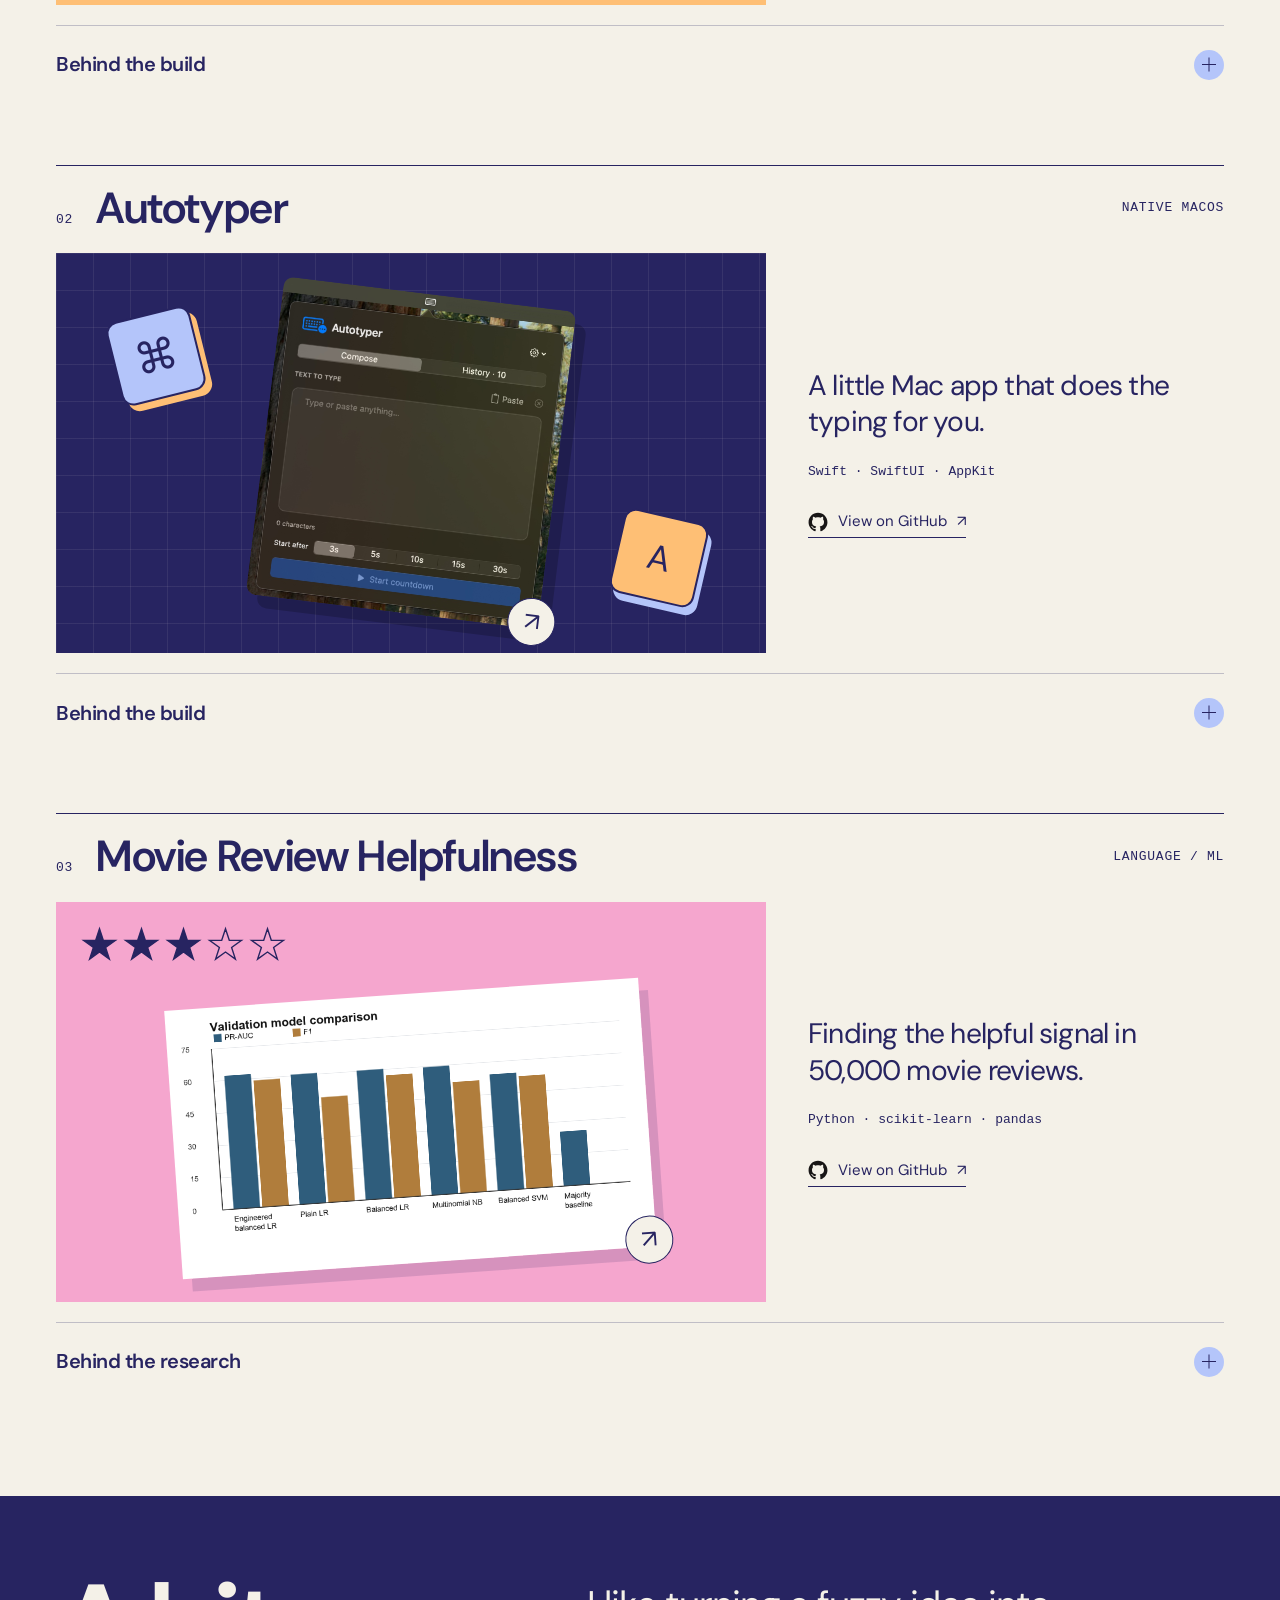
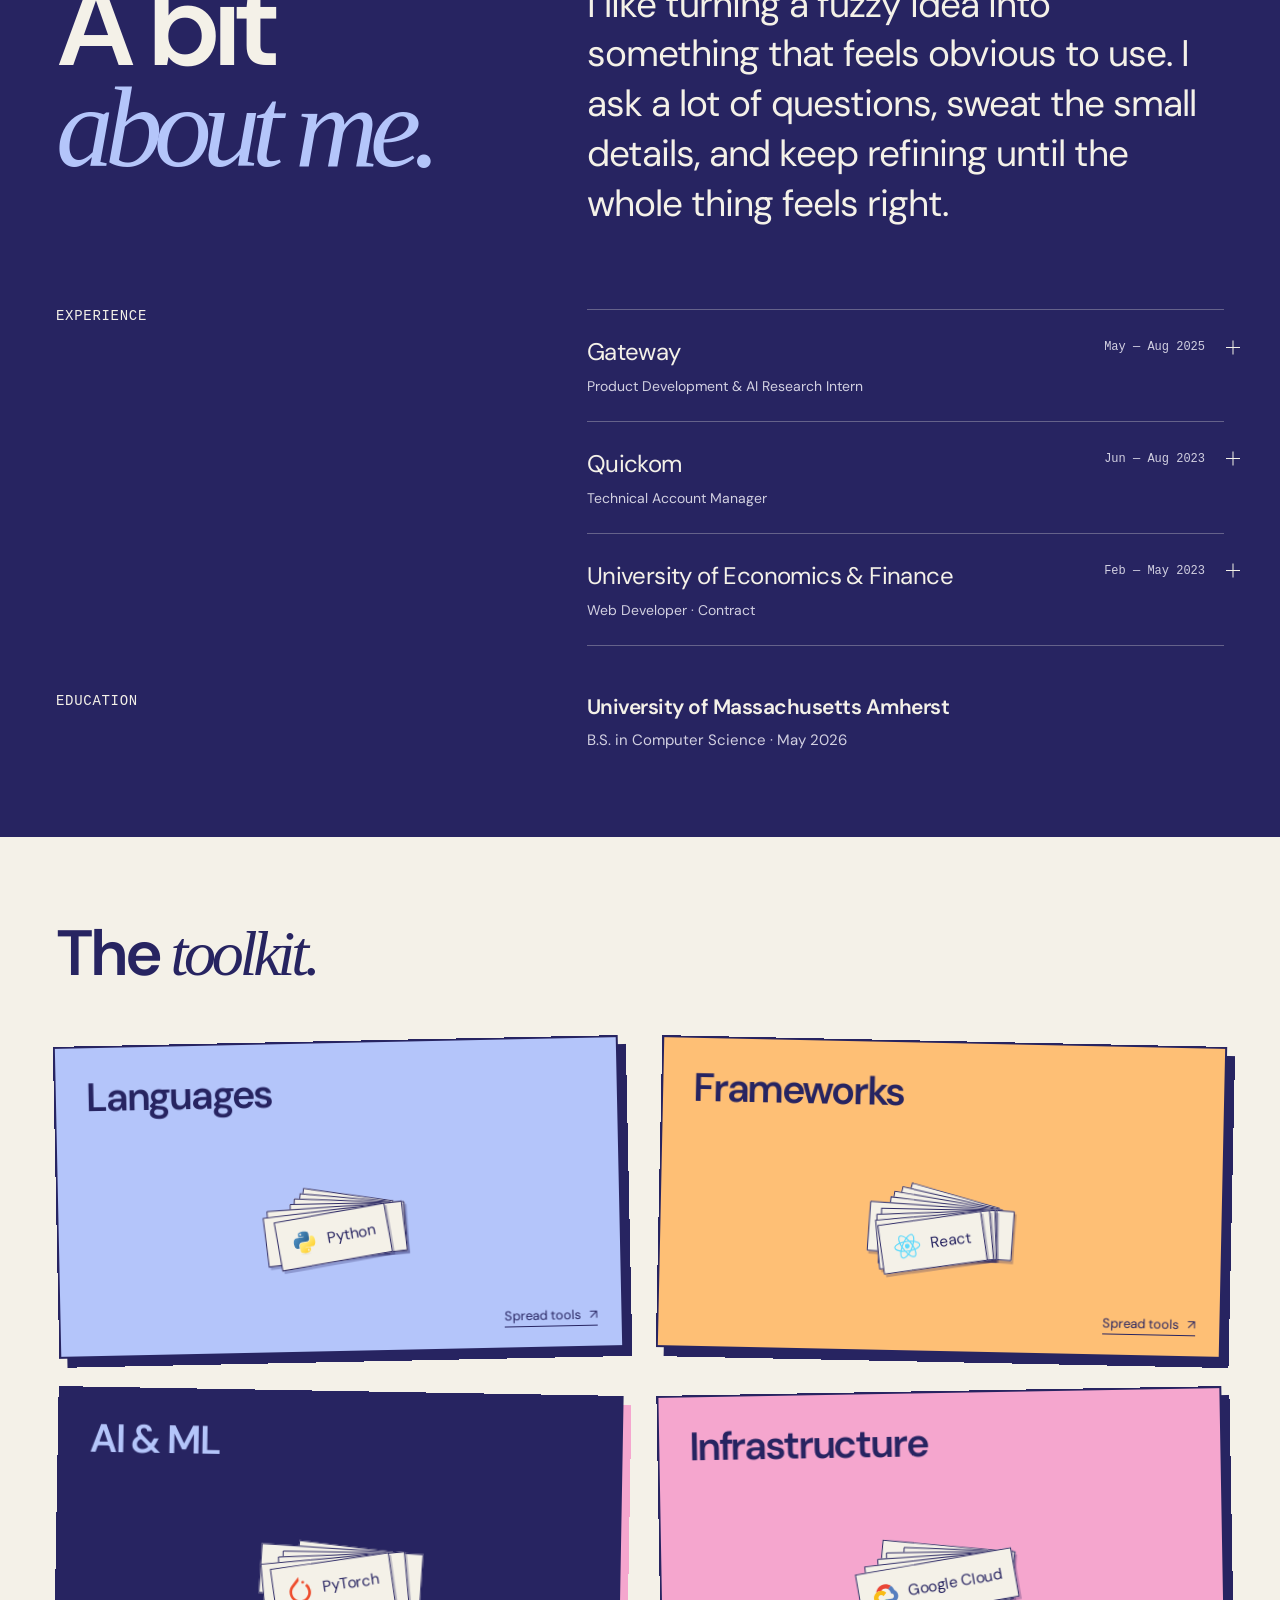
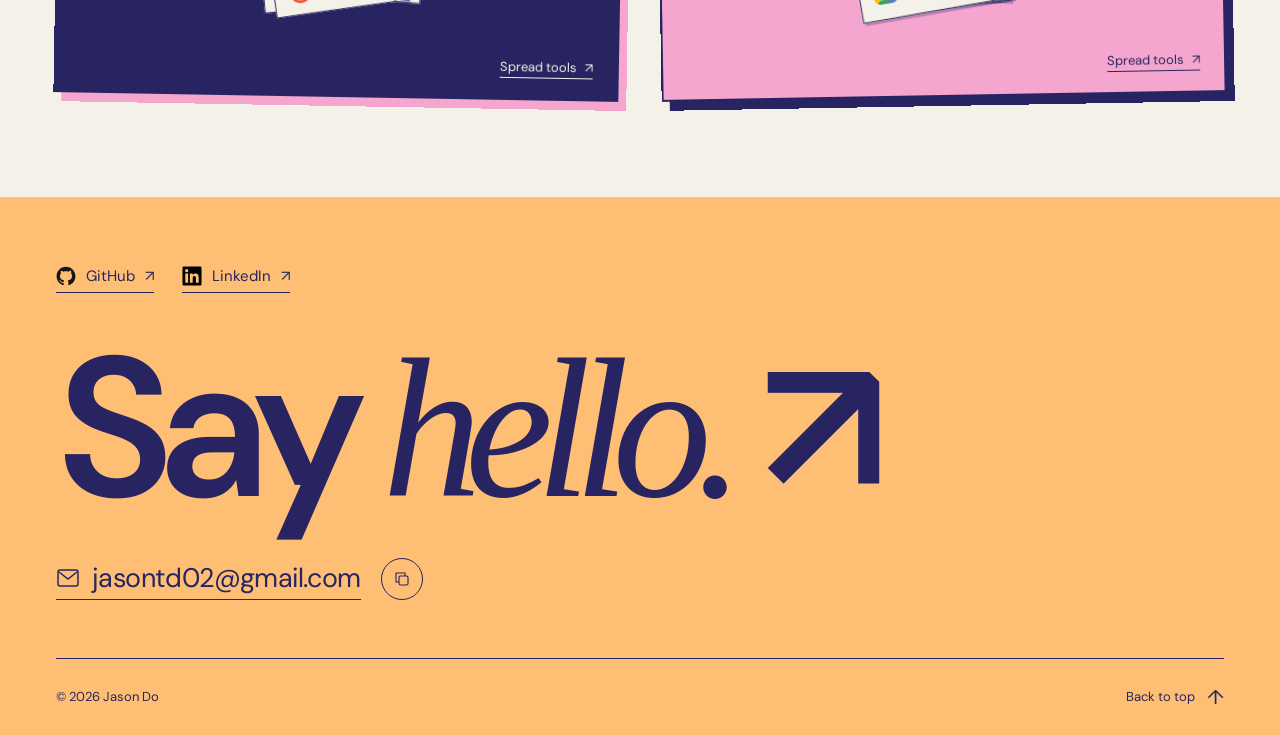
==== commit 18b8700e: "Refine portfolio animations, themes, and image previews" ====
--- a/index.html
+++ b/index.html
@@ -3,7 +3,7 @@
   <head>
     <meta charset="UTF-8" />
     <meta name="viewport" content="width=device-width, initial-scale=1" />
-    <meta name="theme-color" content="#d9f461" />
+    <meta name="theme-color" content="#b4c5fa" />
     <meta
       name="description"
       content="Jason Do is a software engineer in Boston. Explore his work in full-stack applications, native macOS tools, and machine learning."
@@ -64,28 +64,24 @@
           <div class="hero-composition">
             <h1 class="hero-name" id="intro-title" aria-label="Jason Do">
               <span class="name-first" aria-hidden="true"
-                ><span class="name-letter">j</span
-                ><span class="name-letter">a</span
-                ><span class="name-letter">s</span
-                ><span class="name-letter">o</span
-                ><span class="name-letter">n</span></span
+                ><span class="name-letter"><span class="name-glyph">j</span></span
+                ><span class="name-letter"><span class="name-glyph">a</span></span
+                ><span class="name-letter"><span class="name-glyph">s</span></span
+                ><span class="name-letter"><span class="name-glyph">o</span></span
+                ><span class="name-letter"><span class="name-glyph">n</span></span></span
               >
               <span class="name-last" aria-hidden="true"
-                ><span class="name-letter">d</span
-                ><span class="name-letter">o</span
-                ><span class="name-letter name-dot">.</span></span
+                ><span class="name-letter"><span class="name-glyph">d</span></span
+                ><span class="name-letter"><span class="name-glyph">o</span></span
+                ><span class="name-letter name-dot"><span class="name-glyph">.</span></span></span
               >
             </h1>
-            <p class="hero-statement">
-              <span class="hero-statement-lead">A curious mind.</span>
-              <em class="hero-statement-flair">A playful streak.</em>
-            </p>
             <div class="playground">
               <span class="orbit" aria-hidden="true"></span>
               <button
                 class="spinner"
                 type="button"
-                aria-label="Spin the asterisk"
+                aria-label="Spin and change colors. Current palette: Blue"
                 disabled
               >
                 <svg viewBox="0 0 420 420" fill="none" aria-hidden="true">
@@ -123,39 +119,7 @@
                   />
                 </svg>
               </button>
-              <span class="spin-caption" aria-hidden="true" hidden
-                ><svg viewBox="0 0 65 45" fill="none">
-                  <path
-                    d="M61 37C22 47 6 19 19 6m0 0-2 17M19 6 4 10"
-                    stroke="currentColor"
-                    stroke-width="1.5"
-                    stroke-linecap="round"
-                    stroke-linejoin="round"
-                  /></svg
-                >give it a spin</span
-              >
-            </div>
-          </div>
-          <div class="hero-bottom">
-            <button
-              class="remix"
-              type="button"
-              aria-label="Remix the color palette"
-              hidden
-            >
-              <svg
-                viewBox="0 0 24 24"
-                fill="none"
-                stroke="currentColor"
-                stroke-width="1.5"
-                aria-hidden="true"
-              >
-                <path d="m17 2 4 4-4 4M3 6h18M7 14l-4 4 4 4m14-4H3" /></svg
-              ><span>Remix the colors</span
-              ><span class="remix-swatches" aria-hidden="true"
-                ><i></i><i></i><i></i
-              ></span>
-            </button>
+            </div>
           </div>
         </section>
       </div>
--- a/styles.css
+++ b/styles.css
@@ -14,10 +14,11 @@
 
 :root {
   --paper: #f4f1e8;
-  --acid: #d9f461;
+  --acid: #b4c5fa;
   --ink: #272461;
-  --pink: #f5a6ce;
-  --orange: #fe7045;
+  --pink: #febf75;
+  --orange: #f5a6ce;
+  --toolkit-accent: #f5a6ce;
   --ease: cubic-bezier(0.22, 1, 0.36, 1);
   --bounce: cubic-bezier(0.34, 1.56, 0.64, 1);
 }
@@ -143,6 +144,7 @@
 /* A type specimen you can play with. */
 .masthead {
   background: var(--acid);
+  overflow-x: clip;
   transition: background 0.45s;
 }
 
@@ -203,15 +205,16 @@
 
 .hero {
   position: relative;
-  padding-top: 25px;
-  padding-bottom: 36px;
+  min-height: calc(100svh - 90px);
+  display: grid;
+  align-items: center;
+  padding-block: 45px 60px;
 }
 
 .hero-composition {
   position: relative;
   display: grid;
   align-items: start;
-  margin-top: 42px;
   min-height: 555px;
 }
 
@@ -255,39 +258,41 @@
   transform: translateY(-15px) rotate(-7deg);
 }
 
+.name-glyph {
+  display: inline-block;
+  transform-origin: 50% 85%;
+}
+
+/* Independent motion layers let hovering lift a letter during the quiet wave. */
+@media (prefers-reduced-motion: no-preference) {
+  .hero-name.is-settled .name-glyph {
+    animation: name-drift 6.4s ease-in-out infinite;
+    animation-delay: calc(1.6s + var(--letter-index) * 120ms);
+    animation-play-state: paused;
+  }
+
+  .hero-name.is-idling .name-glyph {
+    animation-play-state: running;
+  }
+}
+
+@keyframes name-drift {
+  0%, 18%, 100% {
+    translate: 0 0;
+    rotate: 0deg;
+  }
+  7% {
+    translate: 0 -4px;
+    rotate: -1deg;
+  }
+  12% {
+    translate: 0 1px;
+    rotate: 0.4deg;
+  }
+}
+
 .name-dot {
   color: #9e3066;
-}
-
-.hero-statement {
-  position: absolute;
-  left: 34%;
-  bottom: 43px;
-  width: max-content;
-  max-width: 350px;
-  font-size: 28px;
-  line-height: 1.25;
-  letter-spacing: -0.9px;
-  z-index: 3;
-}
-
-.hero-statement-lead {
-  display: block;
-  font-weight: 600;
-}
-
-.hero-statement-flair {
-  display: block;
-  width: max-content;
-  margin-top: 9px;
-  padding: 0.02em 0.22em 0.1em;
-  background: var(--pink);
-  color: var(--ink);
-  font-family: Georgia, "Times New Roman", serif;
-  font-size: 1.22em;
-  letter-spacing: -0.055em;
-  transform: rotate(-4deg);
-  border-radius: 48% 5% 40% 8% / 12% 45% 15% 35%;
 }
 
 .playground {
@@ -357,6 +362,7 @@
 
 .spinner-center {
   fill: var(--pink);
+  transition: fill 0.45s;
 }
 
 .spinner-mark {
@@ -367,85 +373,6 @@
   stroke-linejoin: round;
 }
 
-.spin-caption {
-  display: flex;
-  width: fit-content;
-  margin: 0.6em 25px 1.5em auto;
-  align-items: center;
-  gap: 12px;
-  font-family: Georgia, serif;
-  font-style: italic;
-  font-size: 20px;
-  transform: rotate(-8deg);
-}
-
-.spin-caption svg {
-  width: 53px;
-  height: 40px;
-}
-
-.hero-bottom {
-  display: flex;
-  justify-content: flex-end;
-  align-items: center;
-  margin-top: 8px;
-}
-
-.remix {
-  display: inline-flex;
-  gap: 14px;
-  align-items: center;
-  background: var(--ink);
-  color: var(--acid);
-  border: 2px solid var(--ink);
-  border-radius: 9px;
-  box-shadow: 6px 7px 0 var(--pink);
-  padding: 17px 22px;
-  font-size: 18px;
-  font-weight: 600;
-  transform: rotate(-3deg);
-  transition:
-    transform 0.55s var(--bounce),
-    box-shadow 0.35s,
-    color 0.35s;
-}
-
-.remix:hover,
-.remix:focus-visible {
-  transform: translate(-3px, -5px) rotate(1deg);
-  box-shadow: 10px 12px 0 var(--pink);
-}
-
-.remix:focus-visible {
-  outline-color: var(--ink);
-}
-
-.remix:active {
-  transform: translate(4px, 5px) rotate(0);
-  box-shadow: 1px 2px 0 var(--pink);
-}
-
-.remix-swatches {
-  display: flex;
-  padding-left: 4px;
-}
-
-.remix-swatches i {
-  width: 17px;
-  height: 17px;
-  border: 1px solid var(--ink);
-  border-radius: 50%;
-  background: var(--acid);
-  margin-left: -4px;
-}
-
-.remix-swatches i:nth-child(2) {
-  background: var(--pink);
-}
-.remix-swatches i:nth-child(3) {
-  background: var(--orange);
-}
-
 .link-icon {
   flex-shrink: 0;
   object-fit: contain;
@@ -457,16 +384,6 @@
 
 .text-link:hover .link-icon {
   transform: rotate(-12deg) scale(1.16);
-}
-
-.remix svg {
-  width: 21px;
-  height: 21px;
-  transition: transform 0.6s var(--bounce);
-}
-
-.remix:hover svg {
-  transform: rotate(180deg);
 }
 
 .hero-stroke {
@@ -1104,7 +1021,7 @@
   box-shadow: 8px 9px 0 var(--orange);
 }
 .tool-panel-4 {
-  --panel-color: #b4c5fa;
+  --panel-color: var(--toolkit-accent);
   --panel-angle: -1deg;
 }
 
@@ -1355,13 +1272,19 @@
 }
 
 .image-dialog {
-  width: min(1150px, 94vw);
-  max-height: 92dvh;
-  padding: 20px;
+  --preview-ratio: 1;
+  width: min(
+    1280px,
+    calc(100vw - 24px),
+    calc((94dvh - 100px) * var(--preview-ratio) + 22px)
+  );
+  max-width: calc(100vw - 24px);
+  max-height: calc(100dvh - 24px);
+  padding: 10px;
   background: var(--paper);
   color: var(--ink);
   border: 1px solid var(--ink);
-  box-shadow: 12px 14px 0 var(--pink);
+  box-shadow: 6px 7px 0 var(--pink);
   transform-origin: center;
 }
 
@@ -1396,11 +1319,11 @@
   justify-content: space-between;
   align-items: center;
   gap: 15px;
-  margin-bottom: 18px;
+  margin-bottom: 10px;
 }
 
 .dialog-top h2 {
-  font-size: 22px;
+  font-size: clamp(18px, 2.5vw, 22px);
   line-height: 1.2;
 }
 
@@ -1471,9 +1394,8 @@
 }
 
 .preview-image {
-  max-height: calc(92dvh - 110px);
   width: 100%;
-  object-fit: contain;
+  height: auto;
 }
 
 .confetti-layer {
@@ -1537,10 +1459,6 @@
   .playground {
     margin-top: 70px;
   }
-  .hero-statement {
-    left: 37%;
-    bottom: 55px;
-  }
 }
 
 @media (max-width: 1100px) {
@@ -1549,12 +1467,6 @@
   }
   .hero-composition {
     min-height: 460px;
-  }
-  .hero-statement {
-    left: 35%;
-    bottom: 10px;
-    font-size: 24px;
-    max-width: 300px;
   }
   .playground {
     margin-top: 62px;
@@ -1605,12 +1517,11 @@
     font-size: 14px;
   }
   .hero {
-    padding-top: 18px;
-    padding-bottom: 25px;
+    min-height: calc(100svh - 74px);
+    padding-block: 48px 60px;
   }
   .hero-composition {
-    margin-top: 47px;
-    min-height: 530px;
+    min-height: max(350px, 52vw);
   }
   .hero-name {
     font-size: clamp(118px, 25.5vw, 191px);
@@ -1621,20 +1532,6 @@
   .playground {
     width: 47%;
     margin-top: 137px;
-  }
-  .hero-statement {
-    left: 0;
-    bottom: 15px;
-    max-width: 300px;
-    font-size: 28px;
-  }
-  .spin-caption {
-    margin-right: 0;
-    font-size: 18px;
-    gap: 3px;
-  }
-  .spin-caption svg {
-    width: 37px;
   }
   .work {
     padding-block: 65px 75px;
@@ -1728,19 +1625,13 @@
 
 @media (max-width: 420px) {
   .hero-composition {
-    min-height: 425px;
-    margin-top: 43px;
+    min-height: 330px;
   }
   .hero-name {
     font-size: 26vw;
   }
   .playground {
     margin-top: 103px;
-  }
-  .hero-statement {
-    bottom: 5px;
-    font-size: 25px;
-    max-width: 270px;
   }
   .project-grid {
     --project-stage-height: 285px;
@@ -1826,14 +1717,6 @@
   .tool-chip img {
     width: 25px;
     height: 25px;
-  }
-  .remix {
-    padding: 15px 17px;
-    font-size: 16px;
-    gap: 11px;
-  }
-  .hero-bottom {
-    margin-top: 17px;
   }
 }
 
@@ -1901,8 +1784,6 @@
     font-size: 140px;
   }
   .playground,
-  .remix,
-  .hero-bottom,
   .hero-stroke,
   .copy-button,
   .toast,
@@ -1910,10 +1791,6 @@
   .tool-deck-trigger {
     display: none;
   }
-  .hero-statement {
-    bottom: 0;
-    left: 50%;
-  }
   .wrap {
     width: 100%;
   }
